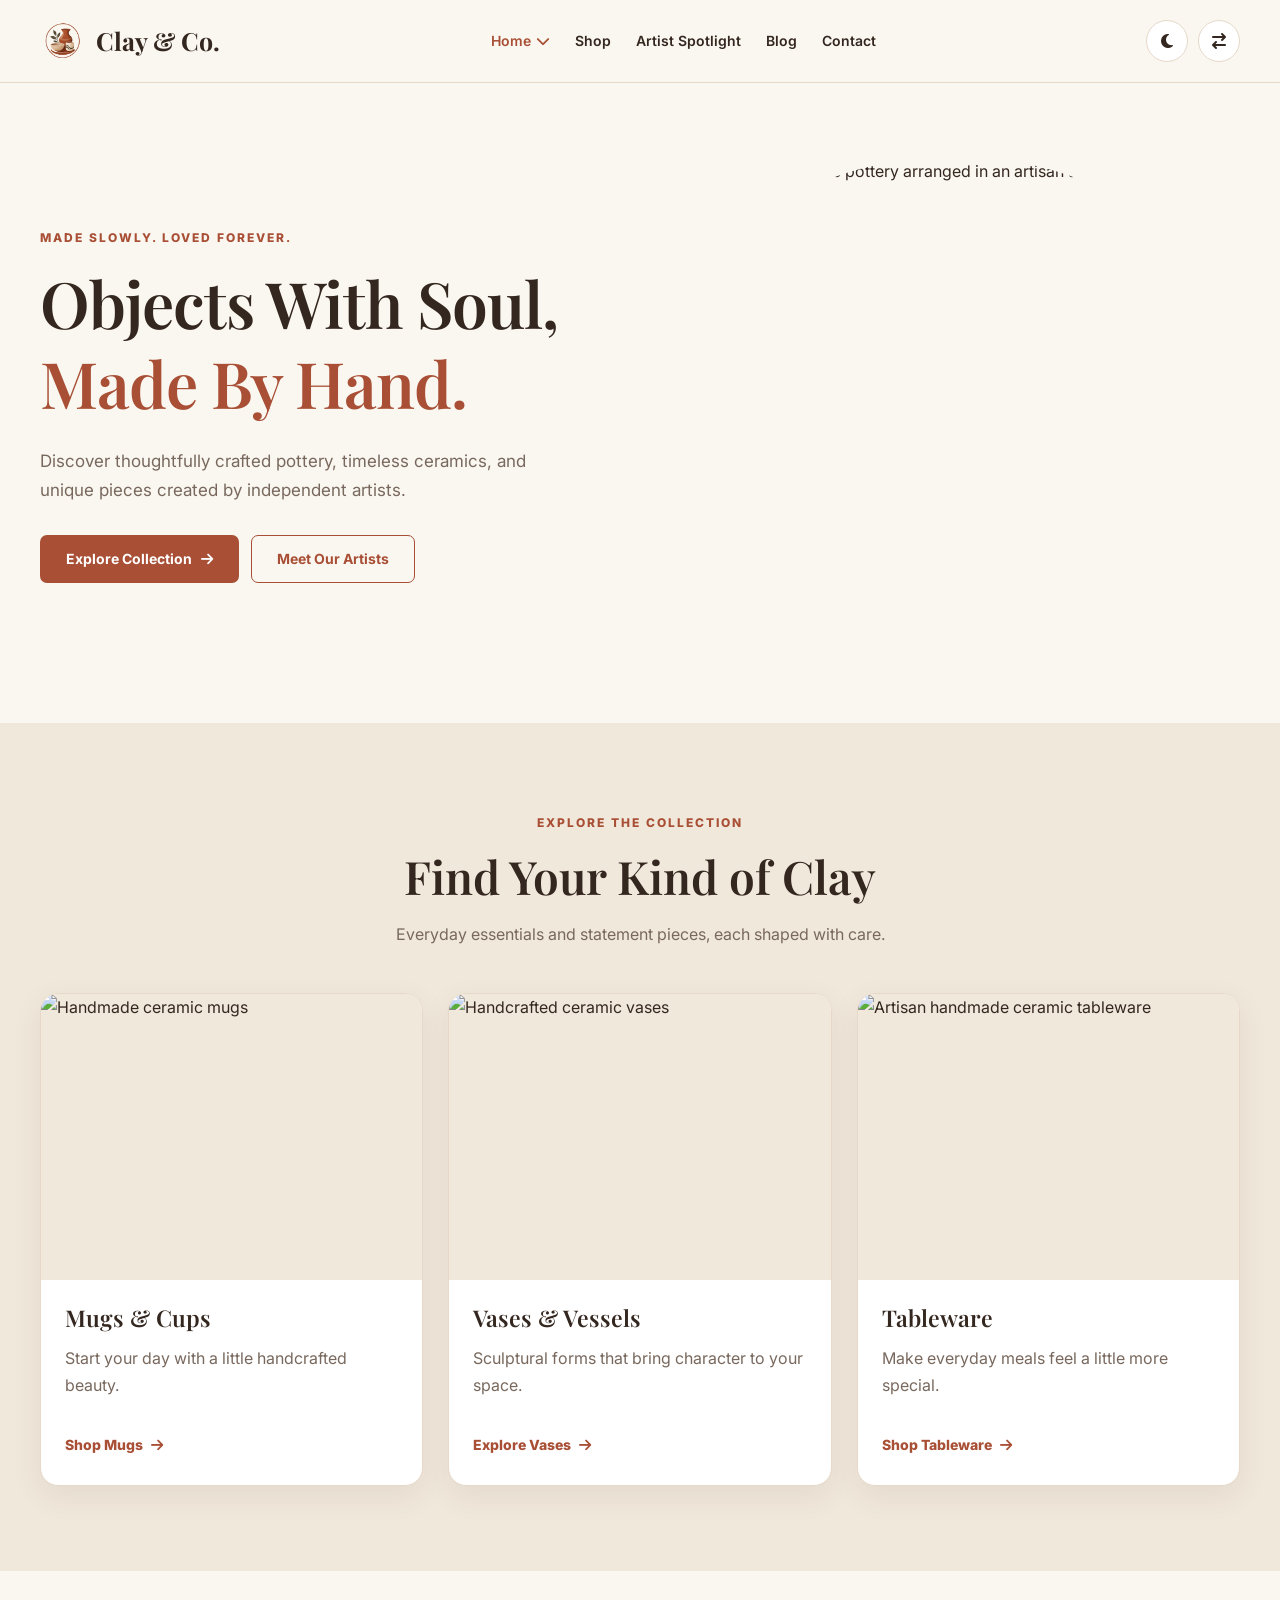
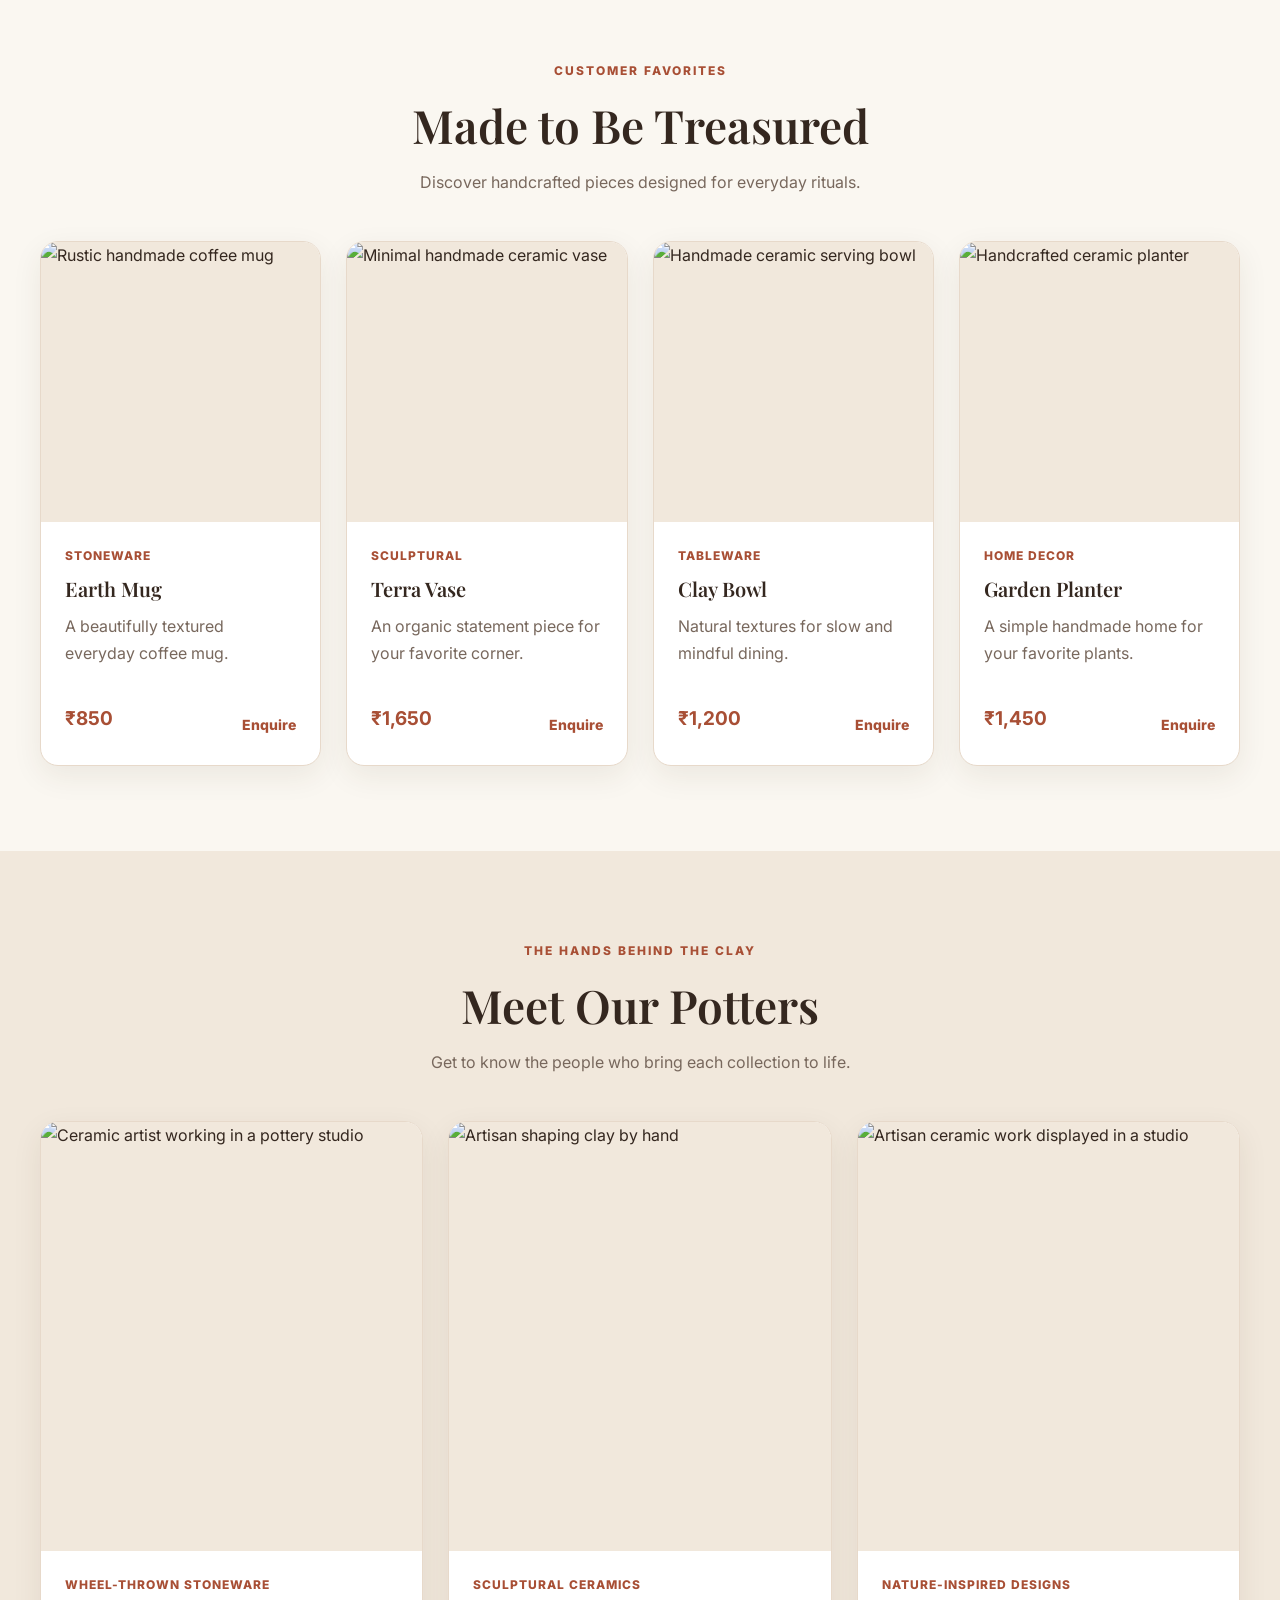
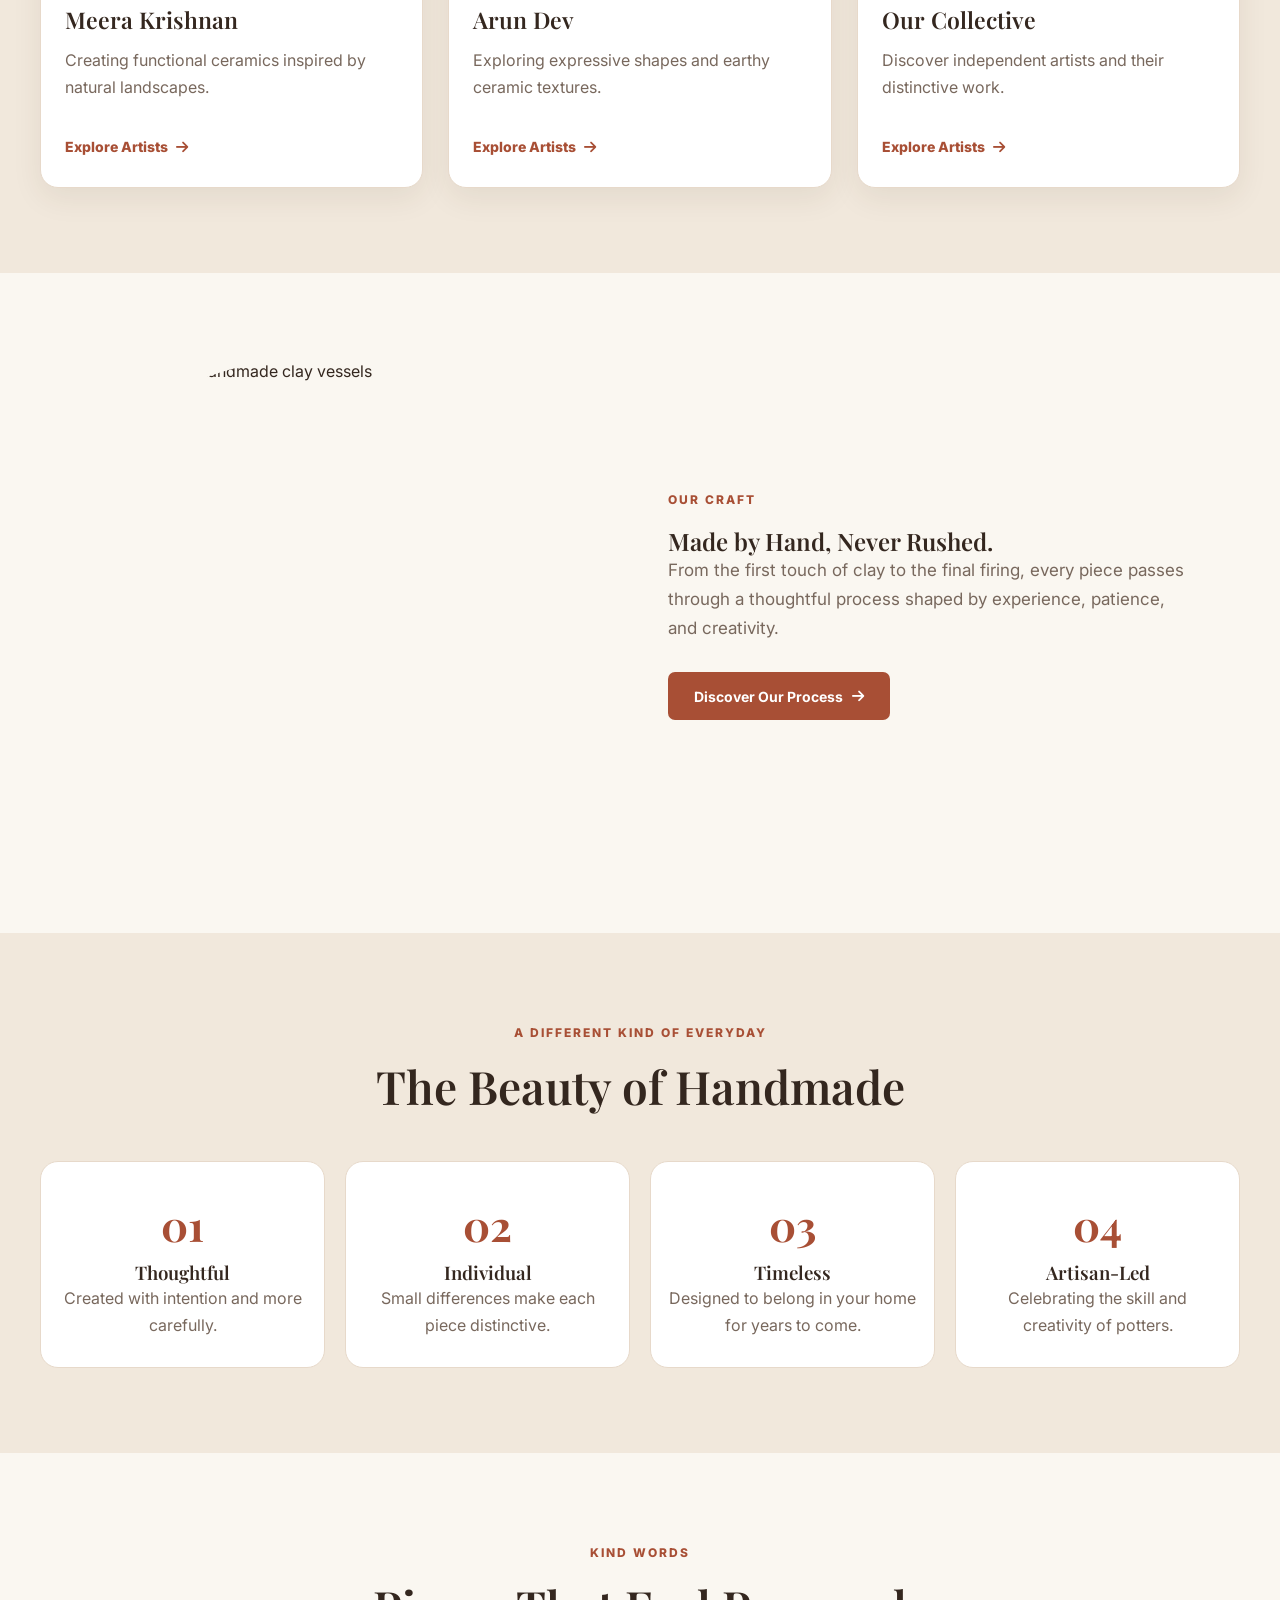
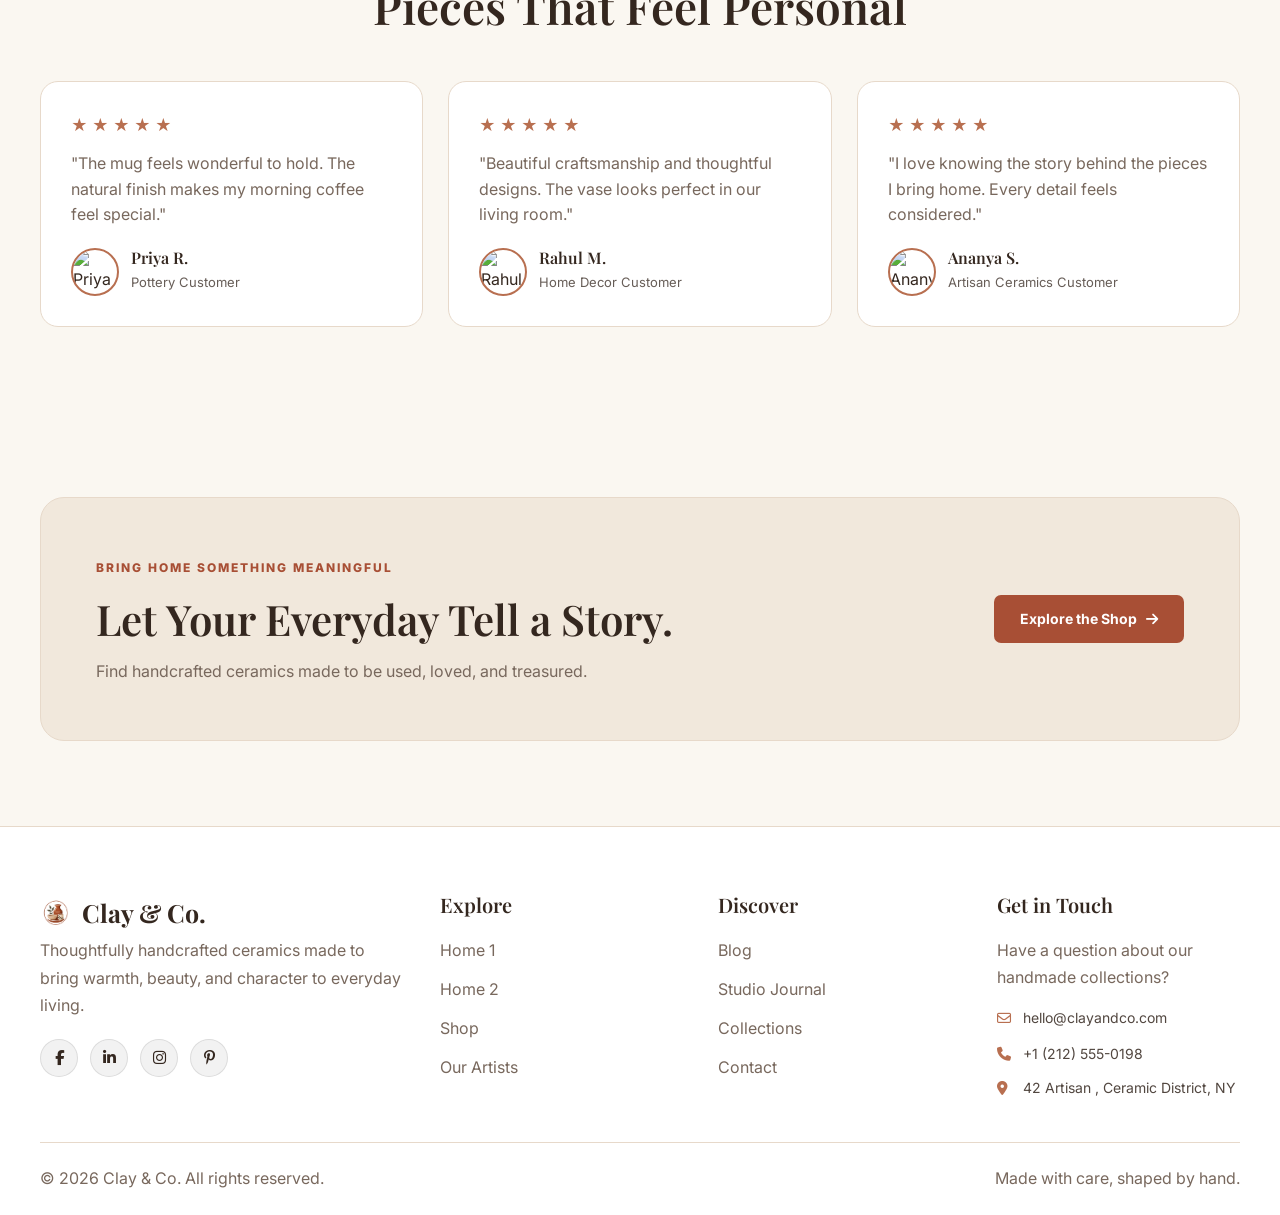
==== index.html @ 41184744 "Update website" ====
<!DOCTYPE html>
<html lang="en" dir="ltr" data-theme="light">

<head>

    <meta charset="UTF-8">

    <meta
        name="viewport"
        content="width=device-width, initial-scale=1.0"
    >

    <title>Clay & Co. | Handmade Pottery</title>

    <!-- Google Fonts -->

    <link
        href="https://fonts.googleapis.com/css2?family=Inter:wght@400;500;600;700;800&family=Playfair+Display:wght@400;500;600;700&display=swap"
        rel="stylesheet"
    >

    <!-- Font Awesome -->

    <link
        rel="stylesheet"
        href="https://cdnjs.cloudflare.com/ajax/libs/font-awesome/6.5.1/css/all.min.css"
    >

    <!-- Common CSS -->

    <link rel="stylesheet" href="common.css">

</head>

<body>

    <!-- ================= NAVBAR ================= -->

    <header class="site-navbar">

        <div class="container-custom navbar-inner">

            <!-- LOGO -->

            <a href="index.html" class="brand">

                <img
                    src="assets/images/logo.png"
                    
                >

                <span>Clay & Co.</span>

            </a>


            <!-- NAVIGATION -->

            <nav
                class="nav-menu"
                id="navMenu"
                aria-label="Main navigation"
            >

                <!-- HOME DROPDOWN -->

                <div class="nav-dropdown">

                    <a
                        href="#"
                        class="nav-link dropdown-toggle-custom"
                        aria-expanded="false"
                    >

                        Home

                        <i class="fa-solid fa-chevron-down"></i>

                    </a>

                    <div class="dropdown-menu-custom">

                        <a href="index.html">
                            Home 1
                        </a>

                        <a href="home2.html">
                            Home 2
                        </a>

                    </div>

                </div>


                <a href="shop.html" class="nav-link">
                    Shop
                </a>

                <a
                    href="artist-spotlight.html"
                    class="nav-link"
                >
                    Artist Spotlight
                </a>

                <a href="blog.html" class="nav-link">
                    Blog
                </a>

                <a href="contact.html" class="nav-link">
                    Contact
                </a>

            </nav>


            <!-- ACTION BUTTONS -->

            <div class="nav-actions">

                <button
                    type="button"
                    class="icon-button"
                    id="themeToggle"
                    aria-label="Switch to dark mode"
                    title="Toggle dark mode"
                >

                    <i class="fa-solid fa-moon"></i>

                </button>


                <button
                    type="button"
                    class="icon-button"
                    id="directionToggle"
                    aria-label="Switch to right-to-left layout"
                    title="Toggle RTL"
                >

                    <i
                        class="fa-solid fa-arrow-right-arrow-left"
                    ></i>

                </button>


                <button
                    type="button"
                    class="icon-button menu-toggle"
                    id="menuToggle"
                    aria-label="Open navigation menu"
                    aria-expanded="false"
                    aria-controls="navMenu"
                >

                    <i class="fa-solid fa-bars"></i>

                </button>

            </div>

        </div>

    </header>
    <!-- ================= SECTION 1: HERO ================= -->

<section class="hero">

    <div class="container-custom hero-grid">

        <div class="hero-content" data-animate>

            <span class="eyebrow">
                Made Slowly. Loved Forever.
            </span>

            <h1>

                Objects With Soul,

                <span>Made By Hand.</span>

            </h1>

            <p>

                Discover thoughtfully crafted pottery,
                timeless ceramics, and unique pieces
                created by independent artists.

            </p>

            <div class="hero-actions">

                <a href="shop.html" class="btn-custom">

                    Explore Collection

                    <i class="fa-solid fa-arrow-right"></i>

                </a>

                <a
                    href="artist-spotlight.html"
                    class="btn-custom btn-outline-custom"
                >

                    Meet Our Artists

                </a>

            </div>

        </div>


        <div class="hero-image" data-animate>

            <img
                src="https://images.pexels.com/photos/33878963/pexels-photo-33878963.jpeg"
                alt="Handcrafted ceramic pottery arranged in an artisan studio"
            >

            
        </div>

    </div>

</section>


<!-- ================= SECTION 2: CATEGORIES ================= -->

<section class="section section-soft">

    <div class="container-custom">

        <div class="section-heading" data-animate>

            <span class="eyebrow">
                Explore the Collection
            </span>

            <h2>
                Find Your Kind of Clay
            </h2>

            <p>
                Everyday essentials and statement pieces,
                each shaped with care.
            </p>

        </div>


        <div class="grid-3">

            <article class="content-card" data-animate>

                <div class="card-image">

                    <img
                        src="https://images.pexels.com/photos/7674544/pexels-photo-7674544.jpeg"
                        alt="Handmade ceramic mugs"
                        loading="lazy"
                    >

                </div>

                <div class="card-body">

                    <h3>Mugs & Cups</h3>

                    <p>
                        Start your day with a little
                        handcrafted beauty.
                    </p>

                    <a href="shop.html" class="card-cta">

                        Shop Mugs

                        <i class="fa-solid fa-arrow-right"></i>

                    </a>

                </div>

            </article>


            <article class="content-card" data-animate>

                <div class="card-image">

                    <img
                        src="https://images.pexels.com/photos/31493659/pexels-photo-31493659.jpeg"
                        alt="Handcrafted ceramic vases"
                        loading="lazy"
                    >

                </div>

                <div class="card-body">

                    <h3>Vases & Vessels</h3>

                    <p>
                        Sculptural forms that bring
                        character to your space.
                    </p>

                    <a href="shop.html" class="card-cta">

                        Explore Vases

                        <i class="fa-solid fa-arrow-right"></i>

                    </a>

                </div>

            </article>


            <article class="content-card" data-animate>

                <div class="card-image">

                    <img
                        src="https://images.pexels.com/photos/31203666/pexels-photo-31203666.jpeg"
                        alt="Artisan handmade ceramic tableware"
                        loading="lazy"
                    >

                </div>

                <div class="card-body">

                    <h3>Tableware</h3>

                    <p>
                        Make everyday meals feel
                        a little more special.
                    </p>

                    <a href="shop.html" class="card-cta">

                        Shop Tableware

                        <i class="fa-solid fa-arrow-right"></i>

                    </a>

                </div>

            </article>

        </div>

    </div>

</section>


<!-- ================= SECTION 3: BESTSELLERS ================= -->

<section class="section">

    <div class="container-custom">

        <div class="section-heading" data-animate>

            <span class="eyebrow">
                Customer Favorites
            </span>

            <h2>
                Made to Be Treasured
            </h2>

            <p>
                Discover handcrafted pieces designed
                for everyday rituals.
            </p>

        </div>


        <div class="grid-4">

            <article class="content-card product-card"
                     data-animate>

                <div class="card-image">

                    <img
                        src="https://images.pexels.com/photos/38276153/pexels-photo-38276153.jpeg"
                        alt="Rustic handmade coffee mug"
                        loading="lazy"
                    >

                </div>

                <div class="card-body">

                    <span class="card-meta">
                        Stoneware
                    </span>

                    <h3>Earth Mug</h3>

                    <p>
                        A beautifully textured
                        everyday coffee mug.
                    </p>

                    <div class="product-price">

                        <strong>₹850</strong>

                        <a
                            href="contact.html"
                            class="card-cta"
                        >
                            Enquire
                        </a>

                    </div>

                </div>

            </article>


            <article class="content-card product-card"
                     data-animate>

                <div class="card-image">

                    <img
                        src="https://images.pexels.com/photos/28157147/pexels-photo-28157147.jpeg"
                        alt="Minimal handmade ceramic vase"
                        loading="lazy"
                    >

                </div>

                <div class="card-body">

                    <span class="card-meta">
                        Sculptural
                    </span>

                    <h3>Terra Vase</h3>

                    <p>
                        An organic statement piece
                        for your favorite corner.
                    </p>

                    <div class="product-price">

                        <strong>₹1,650</strong>

                        <a
                            href="contact.html"
                            class="card-cta"
                        >
                            Enquire
                        </a>

                    </div>

                </div>

            </article>


            <article class="content-card product-card"
                     data-animate>

                <div class="card-image">

                    <img
                        src="https://images.pexels.com/photos/17888788/pexels-photo-17888788.jpeg"
                        alt="Handmade ceramic serving bowl"
                        loading="lazy"
                    >

                </div>

                <div class="card-body">

                    <span class="card-meta">
                        Tableware
                    </span>

                    <h3>Clay Bowl</h3>

                    <p>
                        Natural textures for
                        slow and mindful dining.
                    </p>

                    <div class="product-price">

                        <strong>₹1,200</strong>

                        <a
                            href="contact.html"
                            class="card-cta"
                        >
                            Enquire
                        </a>

                    </div>

                </div>

            </article>


            <article class="content-card product-card"
                     data-animate>

                <div class="card-image">

                    <img
                        src="https://images.pexels.com/photos/33866725/pexels-photo-33866725.jpeg"
                        alt="Handcrafted ceramic planter"
                        loading="lazy"
                    >

                </div>

                <div class="card-body">

                    <span class="card-meta">
                        Home Decor
                    </span>

                    <h3>Garden Planter</h3>

                    <p>
                        A simple handmade home
                        for your favorite plants.
                    </p>

                    <div class="product-price">

                        <strong>₹1,450</strong>

                        <a
                            href="contact.html"
                            class="card-cta"
                        >
                            Enquire
                        </a>

                    </div>

                </div>

            </article>

        </div>

    </div>

</section>


<!-- ================= SECTION 4: POTTERS ================= -->

<section class="section section-soft">

    <div class="container-custom">

        <div class="section-heading" data-animate>

            <span class="eyebrow">
                The Hands Behind the Clay
            </span>

            <h2>
                Meet Our Potters
            </h2>

            <p>
                Get to know the people who bring
                each collection to life.
            </p>

        </div>


        <div class="grid-3">

            <article class="content-card" data-animate>

                <div class="card-image artist-image">

                    <img
                        src="https://images.pexels.com/photos/20515539/pexels-photo-20515539.jpeg"
                        alt="Ceramic artist working in a pottery studio"
                        loading="lazy"
                    >

                </div>

                <div class="card-body">

                    <span class="card-meta">
                        Wheel-Thrown Stoneware
                    </span>

                    <h3>Meera Krishnan</h3>

                    <p>
                        Creating functional ceramics
                        inspired by natural landscapes.
                    </p>
  <a
                        href="artist-spotlight.html"
                        class="card-cta"
                    >

                        Explore Artists

                        <i class="fa-solid fa-arrow-right"></i>

                    </a>
                   

                </div>

            </article>


            <article class="content-card" data-animate>

                <div class="card-image artist-image">

                    <img
                        src="https://images.pexels.com/photos/4706129/pexels-photo-4706129.jpeg"
                        alt="Artisan shaping clay by hand"
                        loading="lazy"
                    >

                </div>

                <div class="card-body">

                    <span class="card-meta">
                        Sculptural Ceramics
                    </span>

                    <h3>Arun Dev</h3>

                    <p>
                        Exploring expressive shapes
                        and earthy ceramic textures.
                    </p>

                     <a
                        href="artist-spotlight.html"
                        class="card-cta"
                    >

                        Explore Artists

                        <i class="fa-solid fa-arrow-right"></i>

                    </a>

                </div>

            </article>


            <article class="content-card" data-animate>

                <div class="card-image artist-image">

                    <img
                        src="https://images.pexels.com/photos/6611183/pexels-photo-6611183.jpeg"
                        alt="Artisan ceramic work displayed in a studio"
                        loading="lazy"
                    >

                </div>

                <div class="card-body">

                    <span class="card-meta">
                        Nature-Inspired Designs
                    </span>

                    <h3>Our Collective</h3>

                    <p>
                        Discover independent artists
                        and their distinctive work.
                    </p>

                    <a
                        href="artist-spotlight.html"
                        class="card-cta"
                    >

                        Explore Artists

                        <i class="fa-solid fa-arrow-right"></i>

                    </a>

                </div>

            </article>

        </div>

    </div>

</section>


<!-- ================= SECTION 5: CRAFTSMANSHIP ================= -->

<section class="section">

    <div class="container-custom hero-grid">

        <div class="hero-image" data-animate>

            <img
                src="https://images.pexels.com/photos/7276953/pexels-photo-7276953.jpeg"
                alt="Pottery studio with handmade clay vessels"
                loading="lazy"
            >

        </div>


        <div class="hero-content" data-animate>

            <span class="eyebrow">
                Our Craft
            </span>

            <h2>
                Made by Hand,
                <span>Never Rushed.</span>
            </h2>

            <p>
                From the first touch of clay to the final
                firing, every piece passes through a
                thoughtful process shaped by experience,
                patience, and creativity.
            </p>

            <a
                href="artist-spotlight.html"
                class="btn-custom"
            >

                Discover Our Process

                <i class="fa-solid fa-arrow-right"></i>

            </a>

        </div>

    </div>

</section>


<!-- ================= SECTION 6: WHY HANDMADE ================= -->

<section class="section section-soft">

    <div class="container-custom">

        <div class="section-heading" data-animate>

            <span class="eyebrow">
                A Different Kind of Everyday
            </span>

            <h2>
                The Beauty of Handmade
            </h2>

        </div>


        <div class="stats-grid">

            <div class="stat-card" data-animate>

                <strong>01</strong>

                <h3>Thoughtful</h3>

                <p>
                    Created with intention and more carefully.
                </p>

            </div>


            <div class="stat-card" data-animate>

                <strong>02</strong>

                <h3>Individual</h3>

                <p>
                    Small differences make each
                    piece distinctive.
                </p>

            </div>


            <div class="stat-card" data-animate>

                <strong>03</strong>

                <h3>Timeless</h3>

                <p>
                    Designed to belong in your home
                    for years to come.
                </p>

            </div>


            <div class="stat-card" data-animate>

                <strong>04</strong>

                <h3>Artisan-Led</h3>

                <p>
                    Celebrating the skill and
                    creativity of potters.
                </p>

            </div>

        </div>

    </div>

</section>


<!-- ================= SECTION 7: TESTIMONIALS ================= -->

<section class="section">
    <div class="container-custom">

        <div class="section-heading" data-animate>
            <span class="eyebrow">
                Kind Words
            </span>
            <h2>
                Pieces That Feel Personal
            </h2>
        </div>

        <div class="grid-3">

            <!-- Testimonial 1 -->
            <article class="quote-card" data-animate>
                <div class="quote-stars" style="color: #b86f50; font-size: 16px; margin-bottom: 12px;">
                    ★★★★★
                </div>

                <p style="line-height: 1.6; margin-bottom: 20px;">
                    "The mug feels wonderful to hold.
                    The natural finish makes my morning
                    coffee feel special."
                </p>

                <!-- Customer Info with Photo -->
                <div class="quote-author" style="display: flex; align-items: center; gap: 12px; margin-top: auto;">
                    <img 
                        src="https://images.unsplash.com/photo-1544005313-94ddf0286df2?auto=format&fit=crop&w=150&q=80" 
                        alt="Priya R." 
                        class="quote-avatar"
                        style="width: 48px; height: 48px; border-radius: 50%; object-fit: cover; border: 2px solid #b86f50; flex-shrink: 0;"
                    >
                    <div class="quote-author-details">
                        <h3 style="margin: 0; font-size: 16px; font-weight: 600;">Priya R.</h3>
                        <small style="opacity: 0.75; font-size: 13px;">Pottery Customer</small>
                    </div>
                </div>
            </article>

            <!-- Testimonial 2 -->
            <article class="quote-card" data-animate>
                <div class="quote-stars" style="color: #b86f50; font-size: 16px; margin-bottom: 12px;">
                    ★★★★★
                </div>

                <p style="line-height: 1.6; margin-bottom: 20px;">
                    "Beautiful craftsmanship and
                    thoughtful designs. The vase looks
                    perfect in our living room."
                </p>

                <!-- Customer Info with Photo -->
                <div class="quote-author" style="display: flex; align-items: center; gap: 12px; margin-top: auto;">
                    <img 
                        src="https://images.unsplash.com/photo-1507003211169-0a1dd7228f2d?auto=format&fit=crop&w=150&q=80" 
                        alt="Rahul M." 
                        class="quote-avatar"
                        style="width: 48px; height: 48px; border-radius: 50%; object-fit: cover; border: 2px solid #b86f50; flex-shrink: 0;"
                    >
                    <div class="quote-author-details">
                        <h3 style="margin: 0; font-size: 16px; font-weight: 600;">Rahul M.</h3>
                        <small style="opacity: 0.75; font-size: 13px;">Home Decor Customer</small>
                    </div>
                </div>
            </article>

            <!-- Testimonial 3 -->
            <article class="quote-card" data-animate>
                <div class="quote-stars" style="color: #b86f50; font-size: 16px; margin-bottom: 12px;">
                    ★★★★★
                </div>

                <p style="line-height: 1.6; margin-bottom: 20px;">
                    "I love knowing the story behind
                    the pieces I bring home. Every
                    detail feels considered."
                </p>

                <!-- Customer Info with Photo -->
                <div class="quote-author" style="display: flex; align-items: center; gap: 12px; margin-top: auto;">
                    <img 
                        src="https://images.unsplash.com/photo-1534528741775-53994a69daeb?auto=format&fit=crop&w=150&q=80" 
                        alt="Ananya S." 
                        class="quote-avatar"
                        style="width: 48px; height: 48px; border-radius: 50%; object-fit: cover; border: 2px solid #b86f50; flex-shrink: 0;"
                    >
                    <div class="quote-author-details">
                        <h3 style="margin: 0; font-size: 16px; font-weight: 600;">Ananya S.</h3>
                        <small style="opacity: 0.75; font-size: 13px;">Artisan Ceramics Customer</small>
                    </div>
                </div>
            </article>

        </div>
    </div>
</section>


<!-- ================= SECTION 8: FINAL CTA ================= -->

<section class="section">

    <div class="container-custom">

        <div class="cta-banner" data-animate>

            <div class="cta-banner-content">

                <span class="eyebrow">
                    Bring Home Something Meaningful
                </span>

                <h2>
                    Let Your Everyday Tell a Story.
                </h2>

                <p>
                    Find handcrafted ceramics made
                    to be used, loved, and treasured.
                </p>

            </div>


            <a href="shop.html" class="btn-custom">

                Explore the Shop

                <i class="fa-solid fa-arrow-right"></i>

            </a>

        </div>

    </div>

</section>
    <!-- ================= FOOTER ================= -->

   <footer class="site-footer">
    <div class="container-custom">
        <div class="footer-grid">

            <!-- Column 1: Brand & Socials -->
            <div class="footer-column">
    <!-- Brand Logo + Text -->
    <a href="index.html" class="brand" style="display: inline-flex; align-items: center; gap: 10px; text-decoration: none; color: inherit;">
        <img src="assets/images/logo.png" alt="Clay & Co. Logo" style="height: 32px; width: auto; object-fit: contain; display: block;">
        <span>Clay & Co.</span>
    </a>

    <p class="mt-3">
        Thoughtfully handcrafted ceramics
        made to bring warmth, beauty, and
        character to everyday living.
    </p>

    <!-- Social Icons -->
    <div class="footer-social-links">
        <a href="https://www.facebook.com" target="_blank" rel="noopener noreferrer" aria-label="Facebook">
            <i class="fa-brands fa-facebook-f"></i>
        </a>
        <a href="https://www.linkedin.com" target="_blank" rel="noopener noreferrer" aria-label="LinkedIn">
            <i class="fa-brands fa-linkedin-in"></i>
        </a>
        <a href="https://www.instagram.com" target="_blank" rel="noopener noreferrer" aria-label="Instagram">
            <i class="fa-brands fa-instagram"></i>
        </a>
        <a href="https://www.pinterest.com" target="_blank" rel="noopener noreferrer" aria-label="Pinterest">
            <i class="fa-brands fa-pinterest-p"></i>
        </a>
    </div>
</div>

            <!-- Column 2: Explore -->
            <div class="footer-column">
                <h3>Explore</h3>
                <ul class="footer-links">
                    <li>
                        <a href="index.html">Home 1</a>
                    </li>
                    <li>
                        <a href="home2.html">Home 2</a>
                    </li>
                    <li>
                        <a href="shop.html">Shop</a>
                    </li>
                    <li>
                        <a href="artist-spotlight.html">Our Artists</a>
                    </li>
                </ul>
            </div>

            <!-- Column 3: Discover (with Blog added) -->
            <div class="footer-column">
                <h3>Discover</h3>
                <ul class="footer-links">
                    <li>
                        <a href="blog.html">Blog</a>
                    </li>
                    <li>
                        <a href="blog.html">Studio Journal</a>
                    </li>
                    <li>
                        <a href="shop.html">Collections</a>
                    </li>
                    <li>
                        <a href="contact.html">Contact</a>
                    </li>
                </ul>
            </div>

            <!-- Column 4: Contact -->
            <div class="footer-column">
    <h3>Get in Touch</h3>
    <p>
        Have a question about our handmade
        collections?
    </p>

    <!-- Direct Contact Details (No Button) -->
    <ul class="footer-contact-info" style="list-style: none; padding: 0; margin: 15px 0 0; display: flex; flex-direction: column; gap: 12px;">
        <li style="display: flex; align-items: center; gap: 10px;">
            <i class="fa-regular fa-envelope" style="color: #b86f50; font-size: 14px; width: 16px;"></i>
            <a href="mailto:hello@clayandco.com" style="color: inherit; text-decoration: none; font-size: 14px; opacity: 0.85;">
                hello@clayandco.com
            </a>
        </li>
        <li style="display: flex; align-items: center; gap: 10px;">
            <i class="fa-solid fa-phone" style="color: #b86f50; font-size: 14px; width: 16px;"></i>
            <a href="tel:+12125550198" style="color: inherit; text-decoration: none; font-size: 14px; opacity: 0.85;">
                +1 (212) 555-0198
            </a>
        </li>
        <li style="display: flex; align-items: flex-start; gap: 10px;">
            <i class="fa-solid fa-location-dot" style="color: #b86f50; font-size: 14px; width: 16px; margin-top: 3px;"></i>
            <span style="font-size: 14px; opacity: 0.85; line-height: 1.4;">
                42 Artisan , Ceramic District, NY
            </span>
        </li>
    </ul>
</div>

        </div>

        <div class="footer-bottom">
            <p>
                &copy; <span data-current-year></span> Clay & Co. All rights reserved.
            </p>
            <p>
                Made with care, shaped by hand.
            </p>
        </div>
    </div>
</footer>

    <!-- COMMON JAVASCRIPT -->

    <script src="common.js"></script>

</body>

</html>
---- common.css ----
/* =====================================================
   POTTERY GALLERY - COMMON CSS
   Responsive | Dark Mode | RTL | LTR
===================================================== */

/* ================= ROOT ================= */

:root {
    --primary: #a84f35;
    --primary-hover: #873d29;

    --secondary: #d9b89a;

    --background: #faf7f1;
    --surface: #ffffff;
    --surface-soft: #f1e8dc;

    --text: #34271f;
    --text-muted: #78685d;

    --border: #e7d9ca;

    --navbar-bg: #faf7f1;

    --shadow:
        0 10px 30px rgba(70, 45, 25, 0.08);

    --radius: 18px;

    --transition: 0.3s ease;

    --container-width: 1200px;
}

/* ================= DARK MODE ================= */

html[data-theme="dark"] {

    --background: #171513;
    --surface: #24201d;
    --surface-soft: #302823;

    --text: #f6eee6;
    --text-muted: #c1afa0;

    --border: #493a31;

    --navbar-bg: #1c1917;

    --primary: #d78261;
    --primary-hover: #e59a7b;

    --secondary: #8d715b;

    --shadow:
        0 10px 30px rgba(0, 0, 0, 0.2);
}

/* ================= RESET ================= */

* {
    box-sizing: border-box;
    margin: 0;
    padding: 0;
}

html {
    scroll-behavior: smooth;
    scroll-padding-top: 90px;
}

body {
    font-family: "Inter", sans-serif;

    background: var(--background);

    color: var(--text);

    font-size: 16px;

    line-height: 1.7;

    overflow-x: hidden;

    transition:
        background var(--transition),
        color var(--transition);
}

img {
    display: block;

    max-width: 100%;

    height: auto;
}

a {
    color: inherit;

    text-decoration: none;
}

button,
input,
textarea,
select {
    font: inherit;
}

button,
a {
    -webkit-tap-highlight-color: transparent;
}

button {
    cursor: pointer;
}

ul {
    list-style: none;
}

h1,
h2,
h3,
h4,
h5,
h6 {
    font-family: "Playfair Display", serif;

    line-height: 1.25;

    font-weight: 600;
}

p {
    color: var(--text-muted);
}

::selection {
    background: var(--primary);
    color: #ffffff;
}

/* ================= CONTAINER ================= */

.container-custom {
    width: min(
        calc(100% - 40px),
        var(--container-width)
    );

    margin-inline: auto;
}

.section {
    padding-block: 85px;
}

.section-soft {
    background: var(--surface-soft);
}

.section-heading {
    max-width: 700px;

    margin: 0 auto 45px;

    text-align: center;
}

.section-heading h2 {
    font-size: clamp(30px, 4vw, 46px);

    margin-bottom: 15px;
}

.section-heading p {
    max-width: 620px;

    margin-inline: auto;
}

.eyebrow {
    display: inline-block;

    color: var(--primary);

    font-size: 12px;

    font-weight: 800;

    letter-spacing: 2px;

    text-transform: uppercase;

    margin-bottom: 15px;
}

/* ================= NAVBAR ================= */

.site-navbar {
    position: sticky;

    top: 0;

    z-index: 1000;

    background: var(--navbar-bg);

    border-bottom: 1px solid var(--border);

    transition: background var(--transition);
}

.navbar-inner {
    min-height: 82px;

    display: flex;

    align-items: center;

    justify-content: space-between;

    gap: 24px;
}

.brand {
    display: inline-flex;

    align-items: center;

    gap: 10px;

    flex-shrink: 0;

    font-family: "Playfair Display", serif;

    font-size: 25px;

    font-weight: 700;

    color: var(--text);
}

.brand img {
    width: 46px;

    height: 46px;

    object-fit: contain;
}

.nav-menu {
    display: flex;

    align-items: center;

    justify-content: center;

    gap: 25px;
}

.nav-link {
    display: inline-flex;

    align-items: center;

    gap: 5px;

    padding-block: 10px;

    color: var(--text);

    font-size: 14px;

    font-weight: 600;

    transition: color var(--transition);
}

.nav-link:hover,
.nav-link.active {
    color: var(--primary);
}

/* ================= DROPDOWN ================= */

.nav-dropdown {
    position: relative;
}

.dropdown-menu-custom {
    position: absolute;

    top: calc(100% + 12px);

    inset-inline-start: 0;

    min-width: 180px;

    padding: 10px;

    background: var(--surface);

    border: 1px solid var(--border);

    border-radius: 12px;

    box-shadow: var(--shadow);

    opacity: 0;

    visibility: hidden;

    transform: translateY(8px);

    transition: var(--transition);

    z-index: 1001;
}

.nav-dropdown:hover .dropdown-menu-custom,
.nav-dropdown:focus-within .dropdown-menu-custom,
.nav-dropdown.open .dropdown-menu-custom {
    opacity: 1;

    visibility: visible;

    transform: translateY(0);
}

.dropdown-menu-custom a {
    display: block;

    padding: 11px 14px;

    border-radius: 8px;

    color: var(--text);

    font-size: 14px;
}

.dropdown-menu-custom a:hover,
.dropdown-menu-custom a.active {
    background: var(--surface-soft);

    color: var(--primary);
}

/* ================= NAV ACTIONS ================= */

.nav-actions {
    display: flex;

    align-items: center;

    gap: 10px;
}

.icon-button {
    display: inline-flex;

    justify-content: center;

    align-items: center;

    width: 42px;

    height: 42px;

    border: 1px solid var(--border);

    border-radius: 50%;

    background: var(--surface);

    color: var(--text);

    transition: var(--transition);
}

.icon-button:hover {
    background: var(--primary);

    color: #ffffff;

    border-color: var(--primary);
}

.menu-toggle {
    display: none;
}

/* ================= BUTTONS ================= */

.btn-custom {
    display: inline-flex;

    align-items: center;

    justify-content: center;

    gap: 9px;

    min-height: 48px;

    padding: 12px 25px;

    border: 1px solid transparent;

    border-radius: 7px;

    background: var(--primary);

    color: #ffffff;

    text-align: center;

    font-size: 14px;

    font-weight: 700;

    line-height: 1.4;

    transition:
        background var(--transition),
        transform var(--transition),
        border-color var(--transition);
}

.btn-custom:hover {
    background: var(--primary-hover);

    color: #ffffff;

    transform: translateY(-2px);
}

.btn-outline-custom {
    background: transparent;

    border-color: var(--primary);

    color: var(--primary);
}

.btn-outline-custom:hover {
    background: var(--primary);

    color: #ffffff;
}

.btn-light-custom {
    background: var(--surface);

    border-color: var(--border);

    color: var(--text);
}

/* ================= HERO ================= */

.hero {
    padding-block: 75px;

    overflow: hidden;
}

.hero-grid {
    display: grid;

    grid-template-columns:
        minmax(0, 1fr)
        minmax(0, 1fr);

    align-items: center;

    gap: 55px;
}

.hero-content h1 {
    font-size: clamp(38px, 5vw, 66px);

    margin-bottom: 24px;

    letter-spacing: -1px;
}

.hero-content h1 span {
    color: var(--primary);
}

.hero-content > p {
    max-width: 520px;

    margin-bottom: 30px;

    font-size: 17px;
}

.hero-actions {
    display: flex;

    flex-wrap: wrap;

    gap: 12px;
}

.hero-image {
    position: relative;

    min-width: 0;
}

.hero-image img {
    width: 100%;

    height: 490px;

    object-fit: cover;

    border-radius: 48% 48% 15px 15px;
}

.hero-badge {
    position: absolute;

    bottom: 25px;

    inset-inline-start: -20px;

    max-width: 190px;

    padding: 18px;

    background: var(--surface);

    border: 1px solid var(--border);

    border-radius: 12px;

    box-shadow: var(--shadow);
}

.hero-badge strong {
    display: block;

    color: var(--primary);

    font-family: "Playfair Display", serif;

    font-size: 22px;
}

/* ================= GRID SYSTEM ================= */

.grid-2,
.grid-3,
.grid-4 {
    display: grid;

    gap: 25px;
}

.grid-2 {
    grid-template-columns: repeat(2, minmax(0, 1fr));
}

.grid-3 {
    grid-template-columns: repeat(3, minmax(0, 1fr));
}

.grid-4 {
    grid-template-columns: repeat(4, minmax(0, 1fr));
}

/* ================= CARDS ================= */

.content-card {
    display: flex;

    flex-direction: column;

    min-width: 0;

    height: 100%;

    overflow: hidden;

    background: var(--surface);

    border: 1px solid var(--border);

    border-radius: var(--radius);

    box-shadow: var(--shadow);

    transition:
        transform var(--transition),
        box-shadow var(--transition);
}

.content-card:hover {
    transform: translateY(-6px);

    box-shadow:
        0 18px 38px rgba(70, 45, 25, 0.13);
}

.card-image {
    width: 100%;

    aspect-ratio: 4 / 3;

    overflow: hidden;

    background: var(--surface-soft);
}

.card-image img {
    width: 100%;

    height: 100%;

    object-fit: cover;

    transition: transform 0.6s ease;
}

.content-card:hover .card-image img {
    transform: scale(1.05);
}

.card-body {
    display: flex;

    flex-direction: column;

    flex: 1;

    padding: 24px;
}

.card-body h3 {
    font-size: 23px;

    margin-bottom: 12px;
}

.card-body p {
    margin-bottom: 18px;
}

.card-meta {
    color: var(--primary);

    font-size: 12px;

    font-weight: 800;

    text-transform: uppercase;

    letter-spacing: 1px;

    margin-bottom: 10px;
}

/* All card CTAs align at the bottom */

.card-cta {
    display: flex;

    align-items: center;

    gap: 8px;

    width: fit-content;

    max-width: 100%;

    min-height: 44px;

    margin-top: auto;

    padding-top: 12px;

    color: var(--primary);

    font-size: 14px;

    font-weight: 800;
}

.card-cta:hover {
    color: var(--primary-hover);
}

/* ================= PRODUCT CARDS ================= */

.product-card .card-image {
    aspect-ratio: 1 / 1;
}

.product-card .card-body h3 {
    font-size: 20px;
}

.product-price {
    display: flex;

    justify-content: space-between;

    align-items: center;

    gap: 10px;

    margin-top: auto;

    padding-top: 12px;
}

.product-price strong {
    color: var(--primary);

    font-size: 19px;
}

/* ================= ARTIST ================= */

.artist-image {
    aspect-ratio: 4 / 4.5;
}

.artist-image img {
    object-position: center;
}

/* ================= STATS ================= */

.stats-grid {
    display: grid;

    grid-template-columns: repeat(4, minmax(0, 1fr));

    gap: 20px;
}

.stat-card {
    padding: 28px 18px;

    text-align: center;

    background: var(--surface);

    border: 1px solid var(--border);

    border-radius: var(--radius);
}

.stat-card strong {
    display: block;

    color: var(--primary);

    font-family: "Playfair Display", serif;

    font-size: clamp(28px, 4vw, 42px);
}

/* ================= TESTIMONIAL ================= */

.quote-card {
    padding: 30px;

    background: var(--surface);

    border: 1px solid var(--border);

    border-radius: var(--radius);
}

.quote-stars {
    color: var(--primary);

    letter-spacing: 4px;

    margin-bottom: 15px;
}

/* ================= CTA BANNER ================= */

.cta-banner {
    display: flex;

    align-items: center;

    justify-content: space-between;

    gap: 30px;

    padding: 55px;

    background: var(--surface-soft);

    border: 1px solid var(--border);

    border-radius: 24px;
}

.cta-banner h2 {
    font-size: clamp(28px, 4vw, 42px);

    margin-bottom: 12px;
}

.cta-banner-content {
    max-width: 650px;
}

/* ================= PAGE HEADER ================= */

.page-header {
    padding-block: 85px;

    background: var(--surface-soft);

    text-align: center;
}

.page-header h1 {
    font-size: clamp(36px, 5vw, 56px);

    margin-bottom: 15px;
}

.breadcrumb-custom {
    display: flex;

    justify-content: center;

    align-items: center;

    flex-wrap: wrap;

    gap: 10px;

    color: var(--text-muted);

    font-size: 14px;
}

.breadcrumb-custom a {
    color: var(--primary);
}

/* ================= FORMS ================= */

.form-group {
    margin-bottom: 22px;
}

.form-label {
    display: block;

    margin-bottom: 8px;

    font-weight: 700;

    font-size: 14px;
}

.form-control-custom,
.form-select-custom {
    width: 100%;

    min-height: 50px;

    padding: 13px 15px;

    background: var(--surface);

    color: var(--text);

    border: 1px solid var(--border);

    border-radius: 8px;

    outline: none;

    transition: border-color var(--transition);
}

textarea.form-control-custom {
    min-height: 150px;

    resize: vertical;
}

.form-control-custom:focus,
.form-select-custom:focus {
    border-color: var(--primary);

    box-shadow: 0 0 0 3px
        rgba(168, 79, 53, 0.12);
}

.form-control-custom::placeholder {
    color: var(--text-muted);

    opacity: 0.8;
}

/* ================= BLOG ================= */

.blog-card .card-image {
    aspect-ratio: 16 / 10;
}

.blog-details-content {
    max-width: 850px;

    margin-inline: auto;
}

.blog-details-content img {
    width: 100%;

    max-height: 520px;

    object-fit: cover;

    border-radius: var(--radius);

    margin-block: 30px;
}

.blog-details-content h2 {
    margin-block: 30px 15px;

    font-size: 30px;
}

.blog-details-content p {
    margin-bottom: 20px;
}

/* ================= FAQ ================= */

.faq-item {
    padding: 20px;

    background: var(--surface);

    border: 1px solid var(--border);

    border-radius: 12px;

    margin-bottom: 15px;
}

.faq-item summary {
    cursor: pointer;

    font-weight: 700;
}

.faq-item p {
    padding-top: 15px;
}

/* ================= FOOTER ================= */

.site-footer {
    padding-top: 65px;

    background: var(--surface);

    border-top: 1px solid var(--border);
}

.footer-grid {
    display: grid;

    grid-template-columns: 1.5fr 1fr 1fr 1fr;

    gap: 35px;

    padding-bottom: 45px;
}

.footer-column h3 {
    font-size: 20px;

    margin-bottom: 20px;
}

.footer-column p {
    margin-bottom: 15px;
}

.footer-links li {
    margin-bottom: 12px;
}

.footer-links a {
    color: var(--text-muted);

    transition: color var(--transition);
}

.footer-links a:hover {
    color: var(--primary);
}

.footer-bottom {
    display: flex;

    justify-content: space-between;

    align-items: center;

    flex-wrap: wrap;

    gap: 15px;

    padding-block: 22px;

    border-top: 1px solid var(--border);
}

/* ================= RTL SUPPORT ================= */

html[dir="rtl"] body {
    text-align: right;
}

html[dir="rtl"] .hero-badge {
    inset-inline-start: auto;

    inset-inline-end: -20px;
}

html[dir="rtl"] .hero-content > p {
    margin-inline: 0 auto;
}

html[dir="rtl"] .section-heading {
    text-align: center;
}

html[dir="rtl"] .dropdown-menu-custom {
    inset-inline-start: 0;

    inset-inline-end: auto;
}

html[dir="rtl"] .hero-actions {
    justify-content: flex-start;
}

/* ================= ANIMATIONS ================= */

[data-animate] {
    opacity: 0;

    transform: translateY(22px);

    transition:
        opacity 0.7s ease,
        transform 0.7s ease;
}

[data-animate].is-visible {
    opacity: 1;

    transform: translateY(0);
}

@media (prefers-reduced-motion: reduce) {

    *,
    *::before,
    *::after {
        scroll-behavior: auto !important;

        animation-duration: 0.01ms !important;

        transition-duration: 0.01ms !important;
    }

    [data-animate] {
        opacity: 1;

        transform: none;
    }
}

/* ================= TABLET ================= */

@media (max-width: 1024px) {

    .navbar-inner {
        gap: 12px;
    }

    .nav-menu {
        gap: 14px;
    }

    .nav-link {
        font-size: 13px;
    }

    .brand {
        font-size: 22px;
    }

    .nav-actions {
        gap: 6px;
    }

    .grid-4 {
        grid-template-columns:
            repeat(2, minmax(0, 1fr));
    }

    .hero-grid {
        gap: 35px;
    }

    .hero-image img {
        height: 420px;
    }

    .footer-grid {
        grid-template-columns:
            repeat(2, minmax(0, 1fr));
    }
}

/* ================= MOBILE NAVBAR ================= */

@media (max-width: 850px) {

    .navbar-inner {
        position: relative;

        min-height: 74px;

        flex-wrap: wrap;
    }

    .menu-toggle {
        display: inline-flex;
    }

    .nav-menu {
        display: none;

        position: absolute;

        top: calc(100% + 1px);

        inset-inline: 0;

        width: 100%;

        max-height: calc(100vh - 90px);

        overflow-y: auto;

        padding: 20px;

        background: var(--navbar-bg);

        border: 1px solid var(--border);

        border-radius: 0 0 14px 14px;

        box-shadow: var(--shadow);

        align-items: stretch;

        flex-direction: column;

        gap: 6px;
    }

    .nav-menu.is-open {
        display: flex;
    }

    .nav-link {
        width: 100%;

        justify-content: space-between;

        padding: 12px;
    }

    .nav-dropdown {
        width: 100%;
    }

    .dropdown-menu-custom {
        position: static;

        display: none;

        width: 100%;

        min-width: 0;

        margin-top: 5px;

        box-shadow: none;

        opacity: 1;

        visibility: visible;

        transform: none;
    }

    .nav-dropdown.open .dropdown-menu-custom {
        display: block;
    }

    .hero-grid {
        grid-template-columns: 1fr;
    }

    .hero-content {
        text-align: center;
    }

    .hero-content > p {
        margin-inline: auto;
    }

    .hero-actions {
        justify-content: center;
    }

    .hero-image {
        max-width: 600px;

        width: 100%;

        margin-inline: auto;
    }

    .grid-3 {
        grid-template-columns:
            repeat(2, minmax(0, 1fr));
    }

    .stats-grid {
        grid-template-columns:
            repeat(2, minmax(0, 1fr));
    }

    .cta-banner {
        flex-direction: column;

        align-items: flex-start;

        padding: 35px;
    }
}

/* ================= SMALL MOBILE ================= */

@media (max-width: 575px) {

    .container-custom {
        width: calc(100% - 28px);
    }

    .section {
        padding-block: 55px;
    }

    .navbar-inner {
        gap: 8px;
    }

    .brand {
        gap: 6px;

        font-size: 19px;
    }

    .brand img {
        width: 35px;

        height: 35px;
    }

    .nav-actions {
        gap: 5px;
    }

    .icon-button {
        width: 36px;

        height: 36px;

        font-size: 13px;
    }

    .hero {
        padding-block: 45px;
    }

    .hero-content h1 {
        font-size: clamp(34px, 9vw, 43px);
    }

    .hero-content > p {
        font-size: 15px;
    }

    .hero-image img {
        height: 340px;

        border-radius: 120px 120px 12px 12px;
    }

    .hero-badge {
        bottom: 12px;

        inset-inline-start: 8px;

        max-width: 160px;

        padding: 12px;
    }

    html[dir="rtl"] .hero-badge {
        inset-inline-start: auto;

        inset-inline-end: 8px;
    }

    .grid-2,
    .grid-3,
    .grid-4 {
        grid-template-columns: 1fr;
    }

    .card-body {
        padding: 20px;
    }

    .card-body h3 {
        font-size: 22px;
    }

    .section-heading {
        margin-bottom: 30px;
    }

    .section-heading h2 {
        font-size: 31px;
    }

    .page-header {
        padding-block: 55px;
    }

    .page-header h1 {
        font-size: 36px;
    }

    .btn-custom {
        min-height: 46px;

        padding: 11px 18px;
    }

    .hero-actions .btn-custom {
        flex: 1 1 140px;
    }

    .cta-banner {
        padding: 25px 20px;
    }

    .cta-banner .btn-custom {
        width: 100%;
    }

    .footer-grid {
        grid-template-columns: 1fr;

        gap: 25px;
    }

    .footer-bottom {
        flex-direction: column;

        align-items: flex-start;
    }
}

/* ================= VERY SMALL DEVICES ================= */

@media (max-width: 360px) {

    .container-custom {
        width: calc(100% - 24px);
    }

    .brand {
        font-size: 17px;
    }

    .brand img {
        width: 30px;

        height: 30px;
    }

    .nav-actions {
        gap: 3px;
    }

    .icon-button {
        width: 32px;

        height: 32px;
    }

    .hero-content h1 {
        font-size: 32px;
    }

    .hero-image img {
        height: 290px;
    }

    .stats-grid {
        gap: 10px;
    }

    .stat-card {
        padding: 20px 10px;
    }
}
/* Footer Social Icons */
.footer-social-links {
  display: flex;
  align-items: center;
  gap: 12px;
  margin-top: 20px;
}

.footer-social-links a {
  display: inline-flex;
  align-items: center;
  justify-content: center;
  width: 38px;
  height: 38px;
  border-radius: 50%;
  background: rgba(128, 128, 128, 0.1);
  color: inherit;
  font-size: 15px;
  text-decoration: none;
  border: 1px solid rgba(128, 128, 128, 0.2);
  transition: all 0.25s ease;
}

.footer-social-links a:hover {
  background: #b86f50; /* Terracotta pottery accent */
  color: #ffffff;
  border-color: #b86f50;
  transform: translateY(-3px);
}
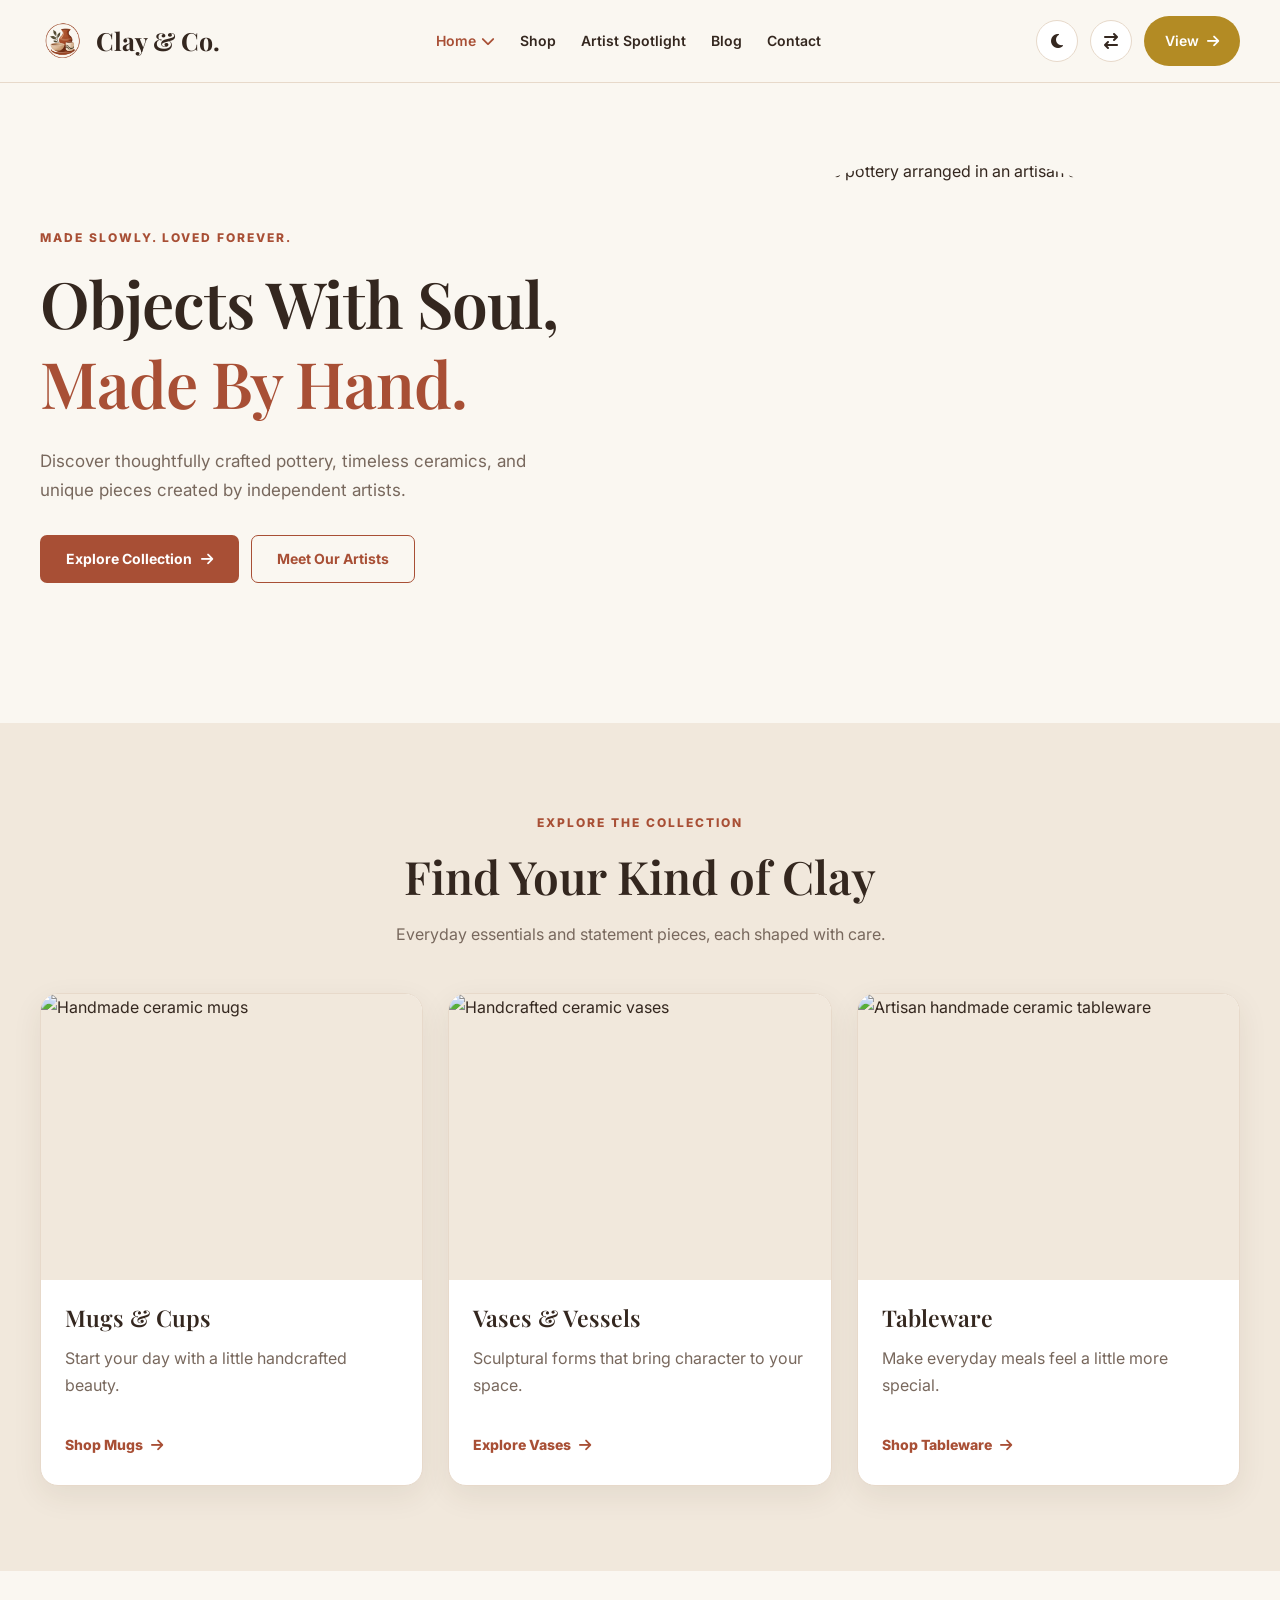
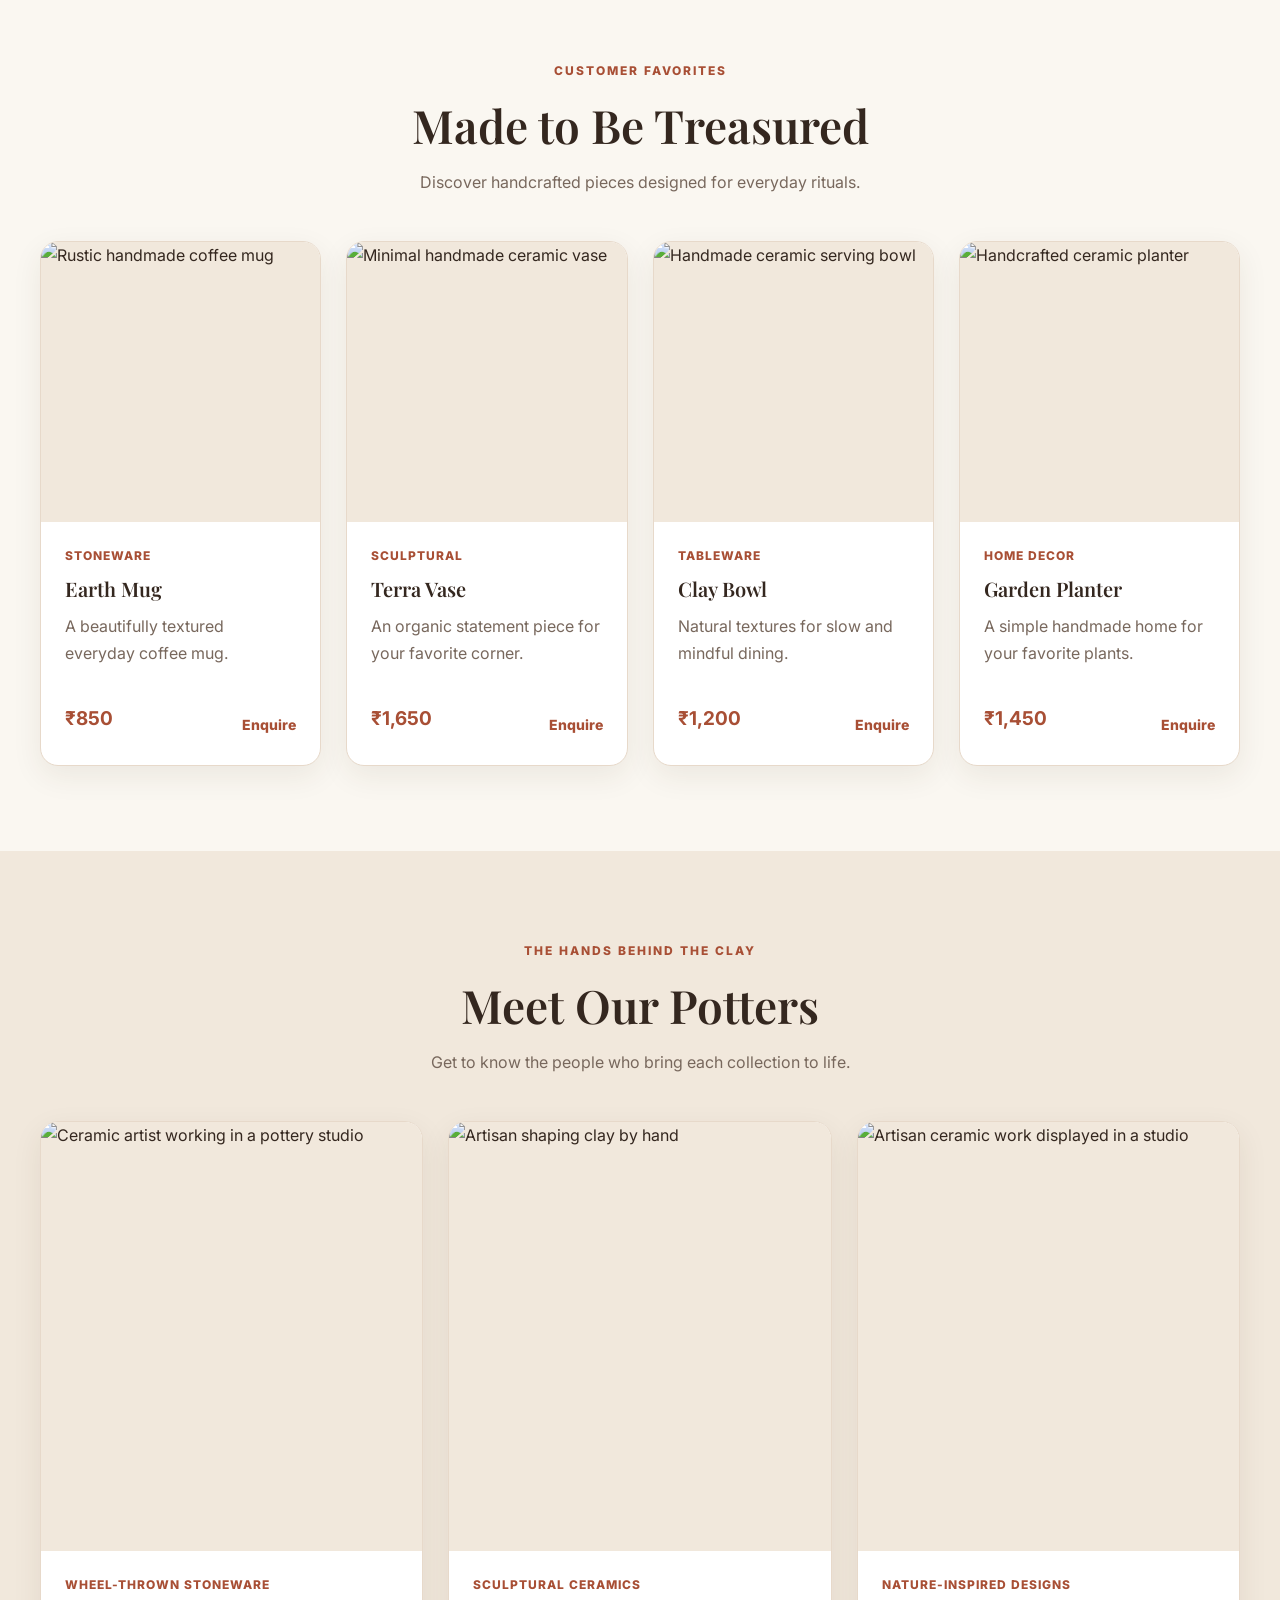
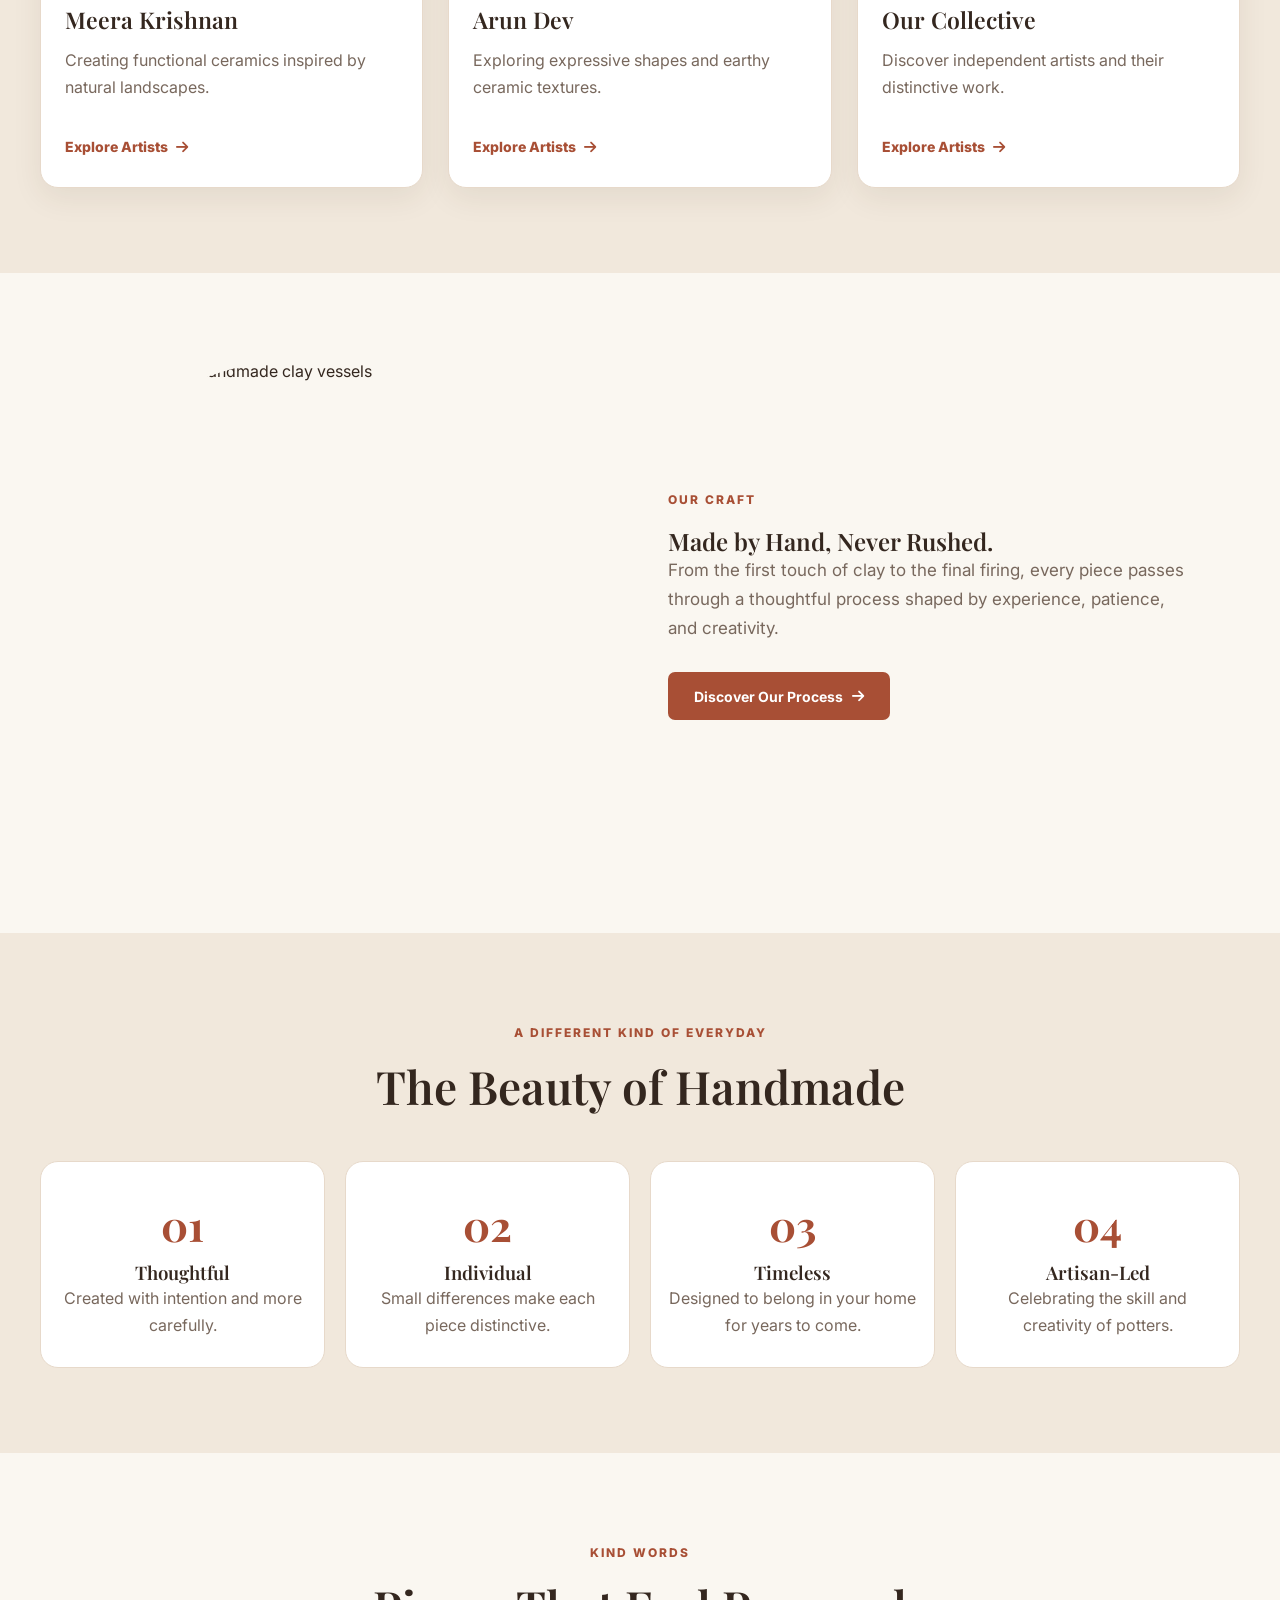
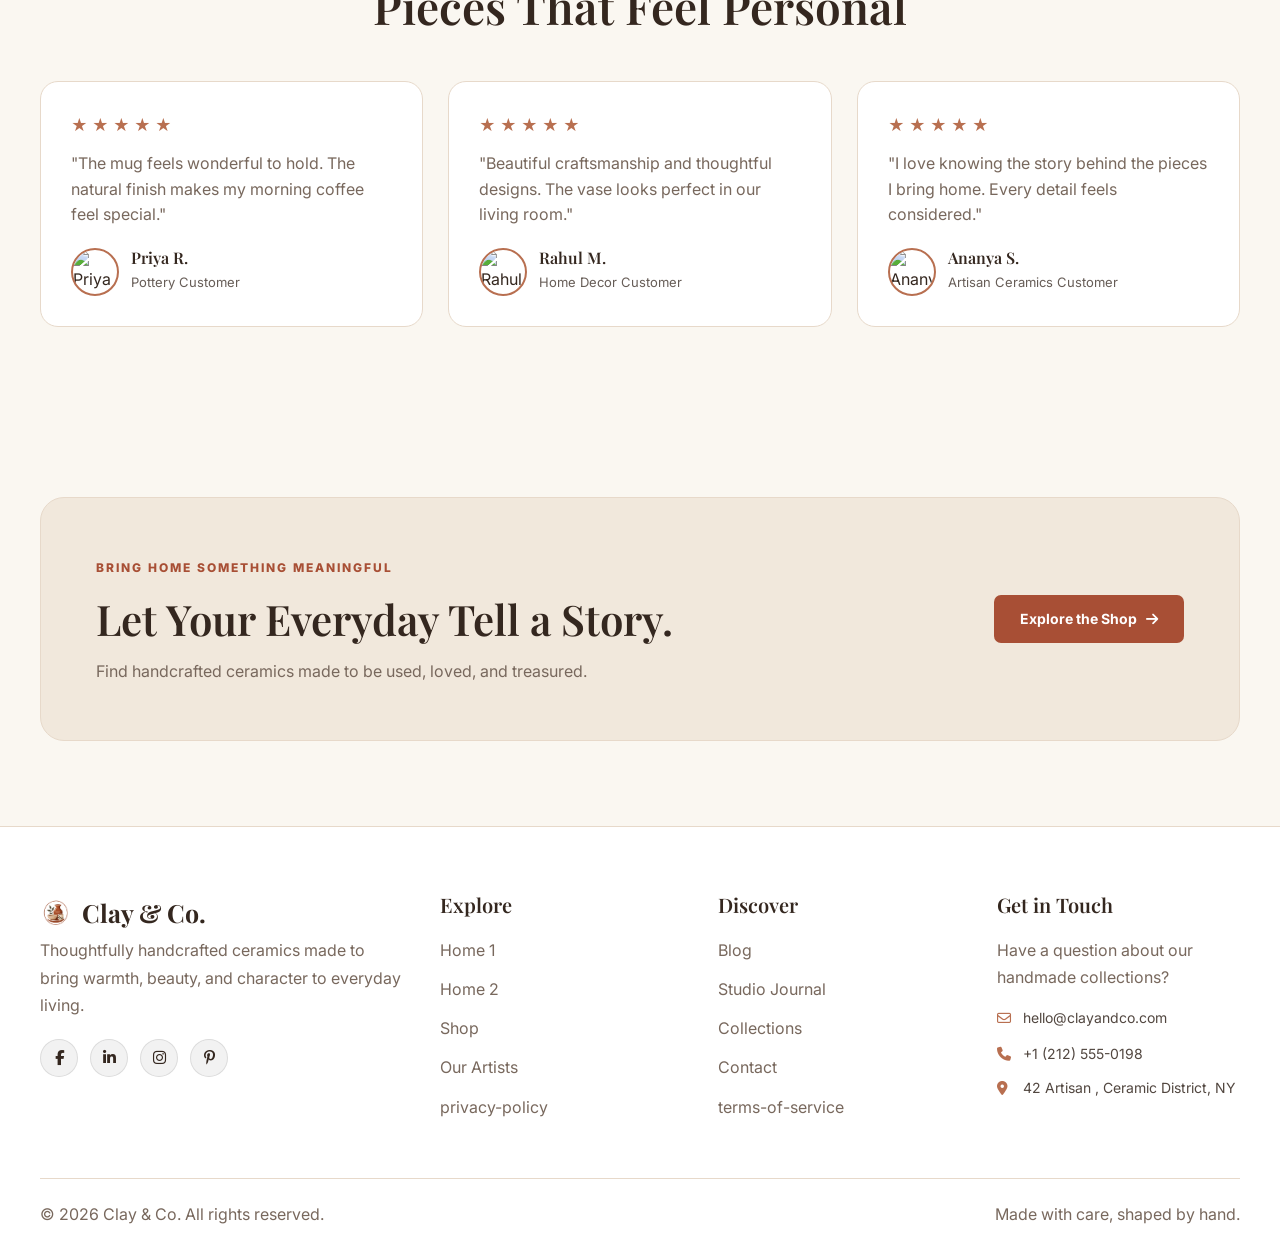
==== commit f51bf9df: "Update website" ====
--- a/index.html
+++ b/index.html
@@ -25,7 +25,7 @@
         rel="stylesheet"
         href="https://cdnjs.cloudflare.com/ajax/libs/font-awesome/6.5.1/css/all.min.css"
     >
-
+<link rel="icon" type="image/png" href="assets/images/logo.png">
     <!-- Common CSS -->
 
     <link rel="stylesheet" href="common.css">
@@ -117,50 +117,51 @@
 
             <!-- ACTION BUTTONS -->
 
-            <div class="nav-actions">
-
-                <button
-                    type="button"
-                    class="icon-button"
-                    id="themeToggle"
-                    aria-label="Switch to dark mode"
-                    title="Toggle dark mode"
-                >
-
-                    <i class="fa-solid fa-moon"></i>
-
-                </button>
-
-
-                <button
-                    type="button"
-                    class="icon-button"
-                    id="directionToggle"
-                    aria-label="Switch to right-to-left layout"
-                    title="Toggle RTL"
-                >
-
-                    <i
-                        class="fa-solid fa-arrow-right-arrow-left"
-                    ></i>
-
-                </button>
-
-
-                <button
-                    type="button"
-                    class="icon-button menu-toggle"
-                    id="menuToggle"
-                    aria-label="Open navigation menu"
-                    aria-expanded="false"
-                    aria-controls="navMenu"
-                >
-
-                    <i class="fa-solid fa-bars"></i>
-
-                </button>
-
-            </div>
+
+<div class="nav-actions">
+
+    <!-- Dark Mode Toggle -->
+    <button
+        type="button"
+        class="icon-button"
+        id="themeToggle"
+        aria-label="Switch to dark mode"
+        title="Toggle dark mode"
+    >
+        <i class="fa-solid fa-moon"></i>
+    </button>
+
+    <!-- RTL Toggle -->
+    <button
+        type="button"
+        class="icon-button"
+        id="directionToggle"
+        aria-label="Switch to right-to-left layout"
+        title="Toggle RTL"
+    >
+        <i class="fa-solid fa-arrow-right-arrow-left"></i>
+    </button>
+
+    <!-- Primary CTA replaces hamburger button -->
+    <a href="contact.html" class="nav-cta">
+       View
+        <i class="fa-solid fa-arrow-right"></i>
+    </a>
+ <!-- Hamburger Menu -->
+          <button
+            type="button"
+            class="icon-button menu-toggle"
+            id="menuToggle"
+            aria-label="Open navigation menu"
+            aria-expanded="false"
+            aria-controls="navMenu"
+          >
+            <i class="fa-solid fa-bars"></i>
+          </button>
+</div>
+
+
+
 
         </div>
 
@@ -398,7 +399,7 @@
                 <div class="card-image">
 
                     <img
-                        src="https://images.pexels.com/photos/38276153/pexels-photo-38276153.jpeg"
+                        src="https://images.pexels.com/photos/12544793/pexels-photo-12544793.jpeg"
                         alt="Rustic handmade coffee mug"
                         loading="lazy"
                     >
@@ -1058,6 +1059,9 @@
                     <li>
                         <a href="artist-spotlight.html">Our Artists</a>
                     </li>
+                      <li>
+                        <a href="contact.html">privacy-policy</a>
+                    </li>
                 </ul>
             </div>
 
@@ -1077,6 +1081,10 @@
                     <li>
                         <a href="contact.html">Contact</a>
                     </li>
+                    <li>
+                        <a href="contact.html">terms-of-service</a>
+                    </li>
+                  
                 </ul>
             </div>
 
--- a/common.css
+++ b/common.css
@@ -1479,4 +1479,311 @@
   color: #ffffff;
   border-color: #b86f50;
   transform: translateY(-3px);
-}+}
+
+.nav-actions {
+    display: flex;
+    align-items: center;
+    justify-content: flex-end;
+    gap: 12px;
+    flex-shrink: 0;
+}
+
+.nav-cta {
+    display: inline-flex;
+    align-items: center;
+    justify-content: center;
+    gap: 8px;
+    padding: 12px 20px;
+    background: var(--gold-primary, #b38b24);
+    color: #fff;
+    border: 1px solid transparent;
+    border-radius: 30px;
+    text-decoration: none;
+    font-size: 14px;
+    font-weight: 600;
+    white-space: nowrap;
+    transition: all 0.3s ease;
+}
+
+.nav-cta:hover {
+    background: #96721c;
+    color: #fff;
+    transform: translateY(-2px);
+}
+
+.nav-actions .icon-button {
+    flex-shrink: 0;
+}
+
+/* Tablet */
+@media (max-width: 768px) {
+    .nav-actions {
+        gap: 8px;
+    }
+
+    .nav-cta {
+        padding: 10px 14px;
+        font-size: 12px;
+    }
+}
+
+/* Small mobile */
+@media (max-width: 480px) {
+    .nav-actions {
+        gap: 5px;
+    }
+
+    .nav-cta {
+        padding: 9px 11px;
+        font-size: 11px;
+        gap: 5px;
+    }
+
+    .nav-cta i {
+        font-size: 10px;
+    }
+}
+
+/* Mobile navbar fix - 360px */
+@media screen and (max-width: 380px) {
+
+    .navbar {
+        padding: 0;
+    }
+
+    .navbar .container,
+    .navbar .container-fluid {
+        width: 100%;
+        max-width: 100%;
+        padding-left: 12px;
+        padding-right: 12px;
+    }
+
+    .nav-actions {
+        display: flex;
+        align-items: center;
+        justify-content: flex-end;
+        gap: 5px;
+        flex-shrink: 0;
+        margin-left: auto;
+    }
+
+    .nav-cta {
+        display: inline-flex;
+        align-items: center;
+        justify-content: center;
+        gap: 4px;
+        padding: 9px 11px;
+        font-size: 11px;
+        line-height: 1;
+        white-space: nowrap;
+        border-radius: 25px;
+    }
+
+    .nav-cta i {
+        font-size: 10px;
+    }
+
+    .nav-actions .icon-button {
+        width: 36px;
+        height: 36px;
+        min-width: 36px;
+        padding: 0;
+        flex-shrink: 0;
+    }
+
+    /* Keep logo and actions on the same row */
+    .navbar .container,
+    .navbar .container-fluid {
+        display: flex;
+        align-items: center;
+        justify-content: space-between;
+        flex-wrap: nowrap;
+    }
+
+    .navbar-brand {
+        margin-right: 5px;
+        flex-shrink: 1;
+        min-width: 0;
+    }
+
+    .navbar-brand img {
+        max-width: 32px;
+        height: auto;
+    }
+
+    .navbar-brand span {
+        font-size: 20px;
+        white-space: nowrap;
+    }
+}
+
+@media (max-width: 380px) {
+
+    /* Keep the entire navbar on one line */
+    .navbar .container,
+    .navbar .container-fluid {
+        display: flex !important;
+        flex-direction: row !important;
+        flex-wrap: nowrap !important;
+        align-items: center !important;
+        justify-content: space-between !important;
+        padding: 10px 8px !important;
+        gap: 5px !important;
+        width: 100% !important;
+        box-sizing: border-box;
+    }
+
+    /* Logo */
+    .navbar-brand {
+        display: flex !important;
+        align-items: center !important;
+        gap: 5px !important;
+        margin: 0 !important;
+        flex: 0 1 auto !important;
+        min-width: 0 !important;
+        white-space: nowrap;
+    }
+
+    .navbar-brand img {
+        width: 27px !important;
+        height: 27px !important;
+        object-fit: contain;
+        flex-shrink: 0;
+    }
+
+    .navbar-brand span {
+        font-size: 17px !important;
+        white-space: nowrap;
+    }
+
+    /* Right-side controls */
+    .nav-actions {
+        display: flex !important;
+        align-items: center !important;
+        justify-content: flex-end !important;
+        flex-direction: row !important;
+        flex-wrap: nowrap !important;
+        gap: 4px !important;
+        margin-left: auto !important;
+        flex: 0 0 auto !important;
+    }
+
+    /* Dark mode and RTL buttons */
+    .nav-actions .icon-button {
+        width: 34px !important;
+        height: 34px !important;
+        min-width: 34px !important;
+        padding: 0 !important;
+        flex-shrink: 0 !important;
+    }
+
+    /* Compact Get in Touch button */
+    .nav-actions .nav-cta {
+        display: inline-flex !important;
+        align-items: center !important;
+        justify-content: center !important;
+        gap: 3px !important;
+        padding: 9px 8px !important;
+        font-size: 10px !important;
+        line-height: 1 !important;
+        letter-spacing: -0.2px;
+        white-space: nowrap !important;
+        flex-shrink: 0 !important;
+        margin: 0 !important;
+    }
+
+    .nav-actions .nav-cta i {
+        font-size: 10px !important;
+    }
+}
+
+/* Navbar actions - 360px mobile view */
+@media screen and (max-width: 360px) {
+
+    .nav-actions {
+        display: flex;
+        flex-direction: row;
+        align-items: center;
+        justify-content: flex-end;
+        flex-wrap: nowrap;
+        gap: 4px;
+        margin-left: auto;
+        flex-shrink: 0;
+    }
+
+    /* Dark mode and RTL buttons */
+    .nav-actions .icon-button {
+        width: 30px;
+        height: 30px;
+        min-width: 30px;
+        padding: 0;
+        display: inline-flex;
+        align-items: center;
+        justify-content: center;
+        flex-shrink: 0;
+        font-size: 12px;
+    }
+
+    /* Get in Touch CTA */
+    .nav-actions .nav-cta {
+        display: inline-flex;
+        align-items: center;
+        justify-content: center;
+        gap: 3px;
+        padding: 9px 7px;
+        font-size: 10px;
+        line-height: 1;
+        white-space: nowrap;
+        flex-shrink: 0;
+        margin: 0;
+        border-radius: 25px;
+    }
+
+    .nav-actions .nav-cta i {
+        font-size: 10px;
+    }
+}
+
+@media screen and (max-width: 380px) {
+
+    .nav-actions {
+        display: flex;
+        align-items: center;
+        justify-content: flex-end;
+        flex-wrap: nowrap;
+        gap: 4px;
+        flex-shrink: 0;
+    }
+
+    .nav-actions .icon-button {
+        width: 30px;
+        height: 30px;
+        min-width: 30px;
+        padding: 0;
+        display: inline-flex;
+        align-items: center;
+        justify-content: center;
+        flex-shrink: 0;
+    }
+
+    .nav-actions .nav-cta {
+        padding: 8px 9px;
+        font-size: 11px;
+        gap: 4px;
+        white-space: nowrap;
+        flex-shrink: 0;
+    }
+
+    .nav-actions .nav-cta i {
+        font-size: 10px;
+    }
+
+    .nav-actions .menu-toggle {
+        display: inline-flex;
+    }
+}
+
+
+
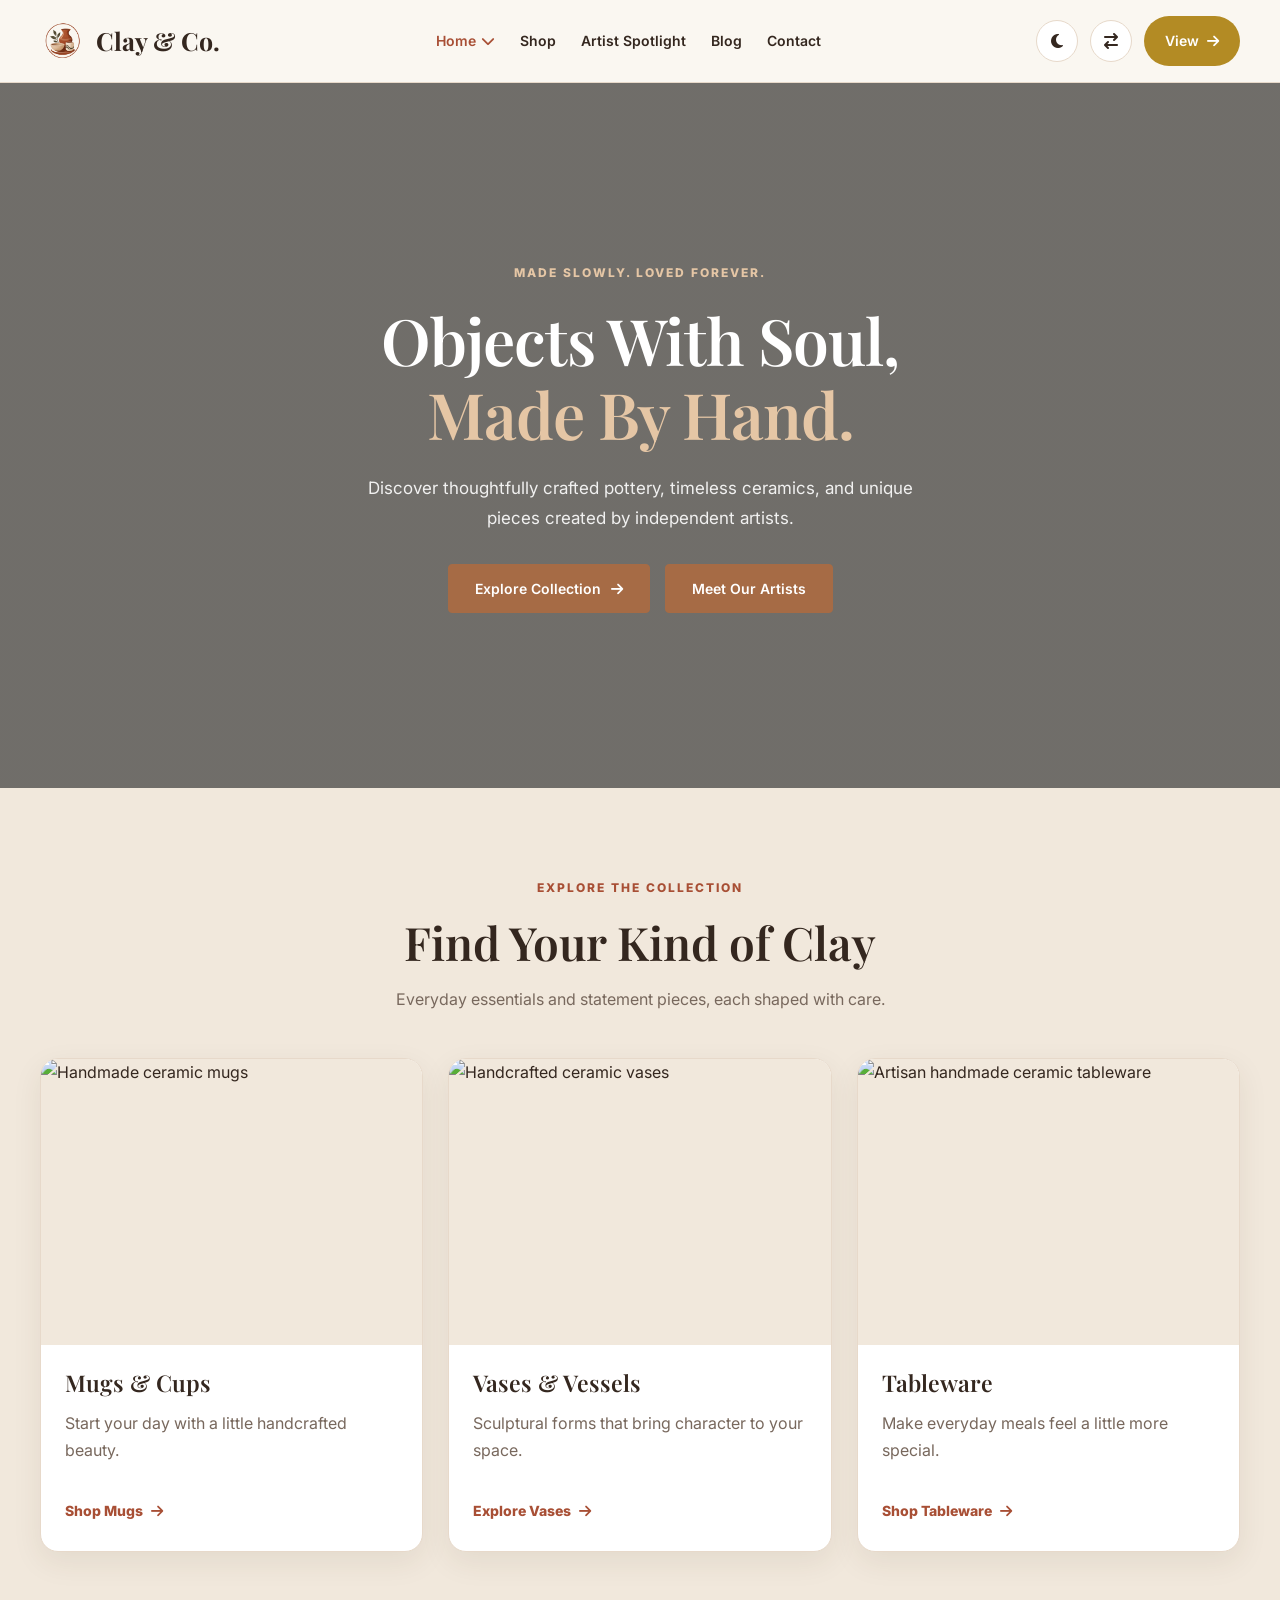
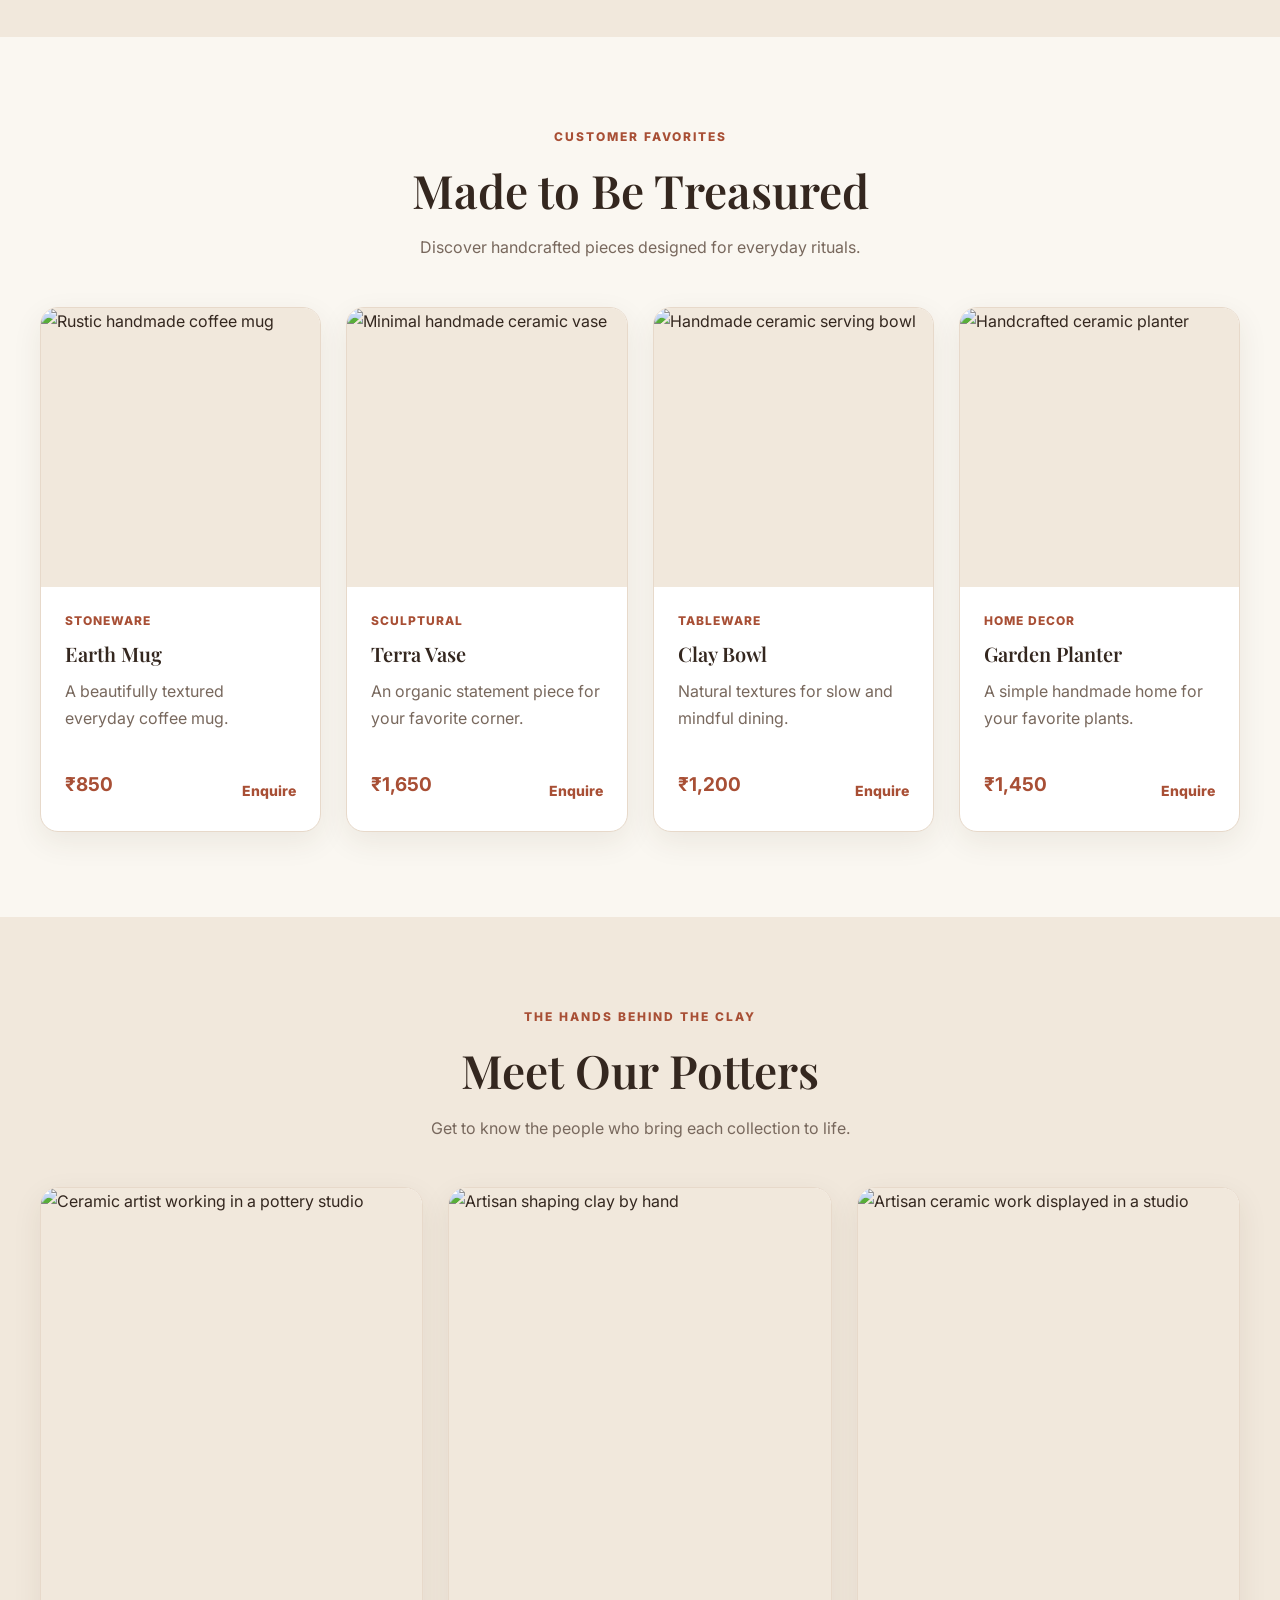
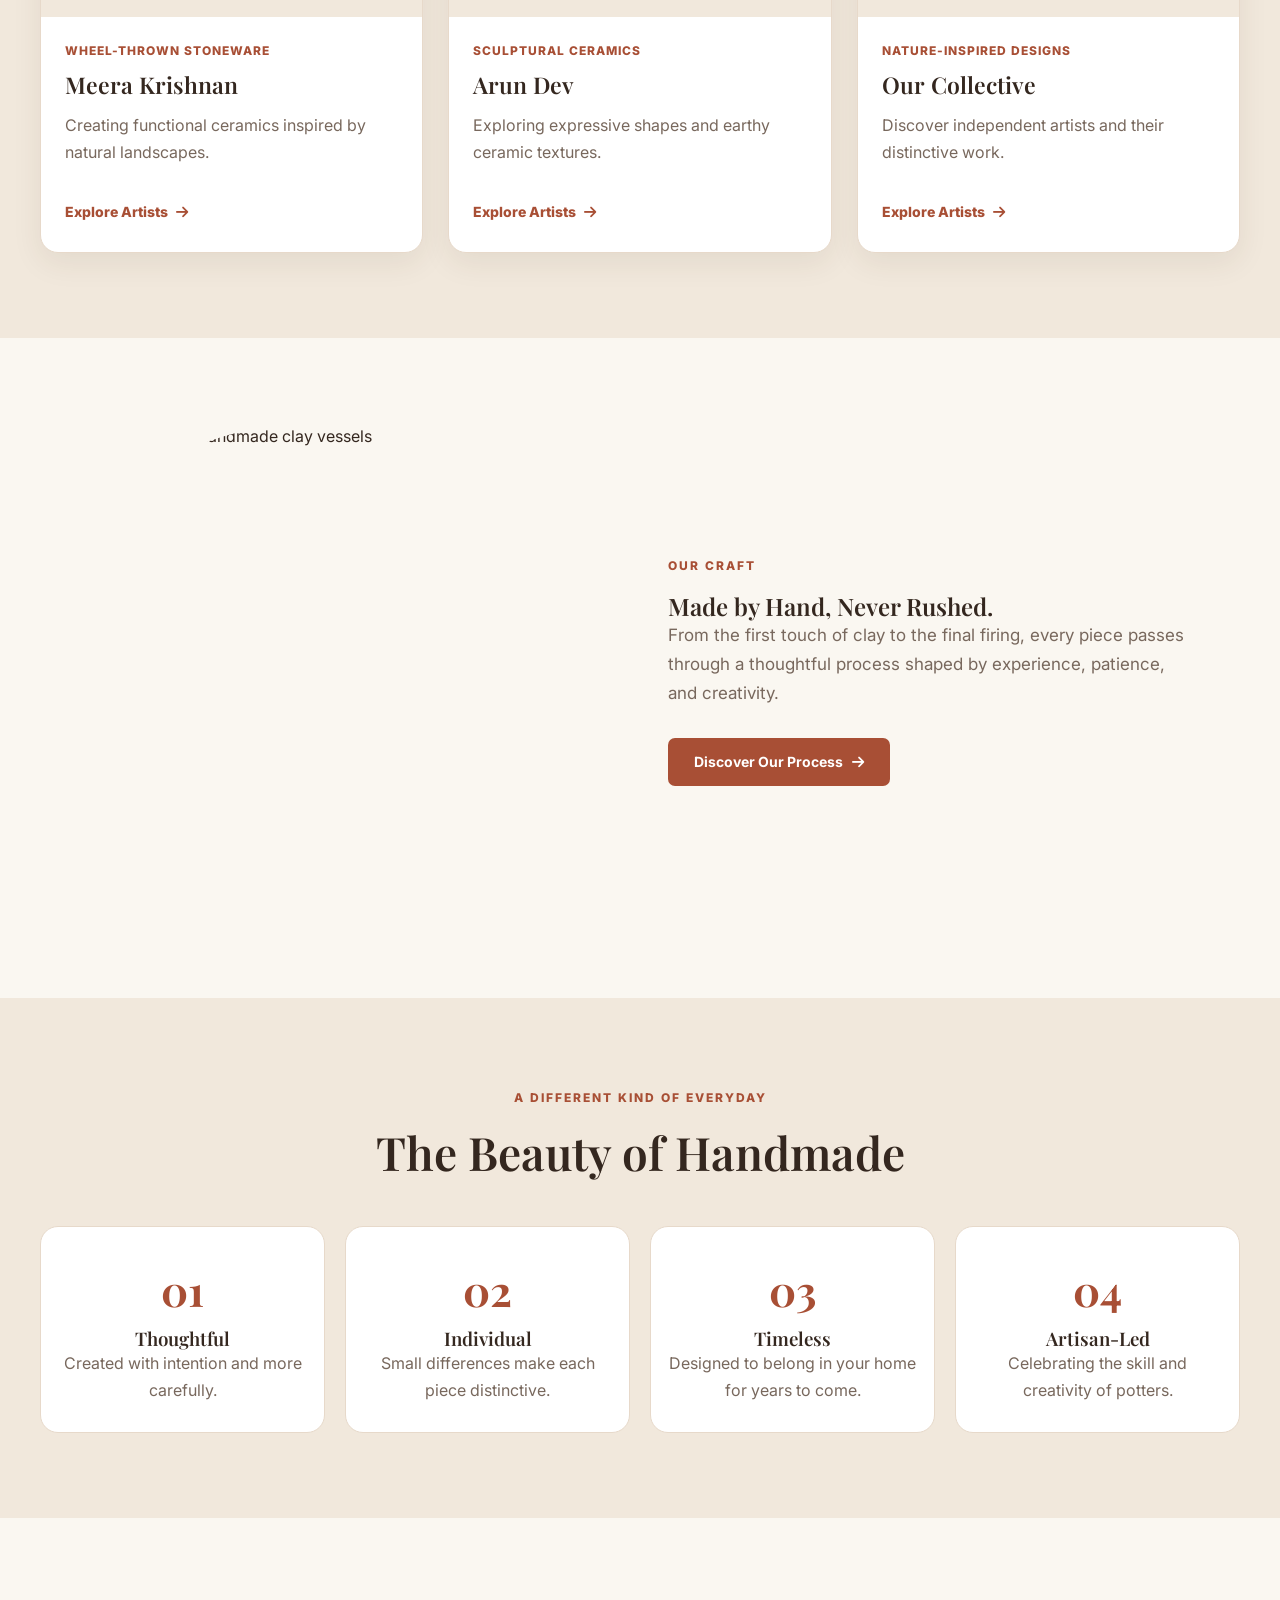
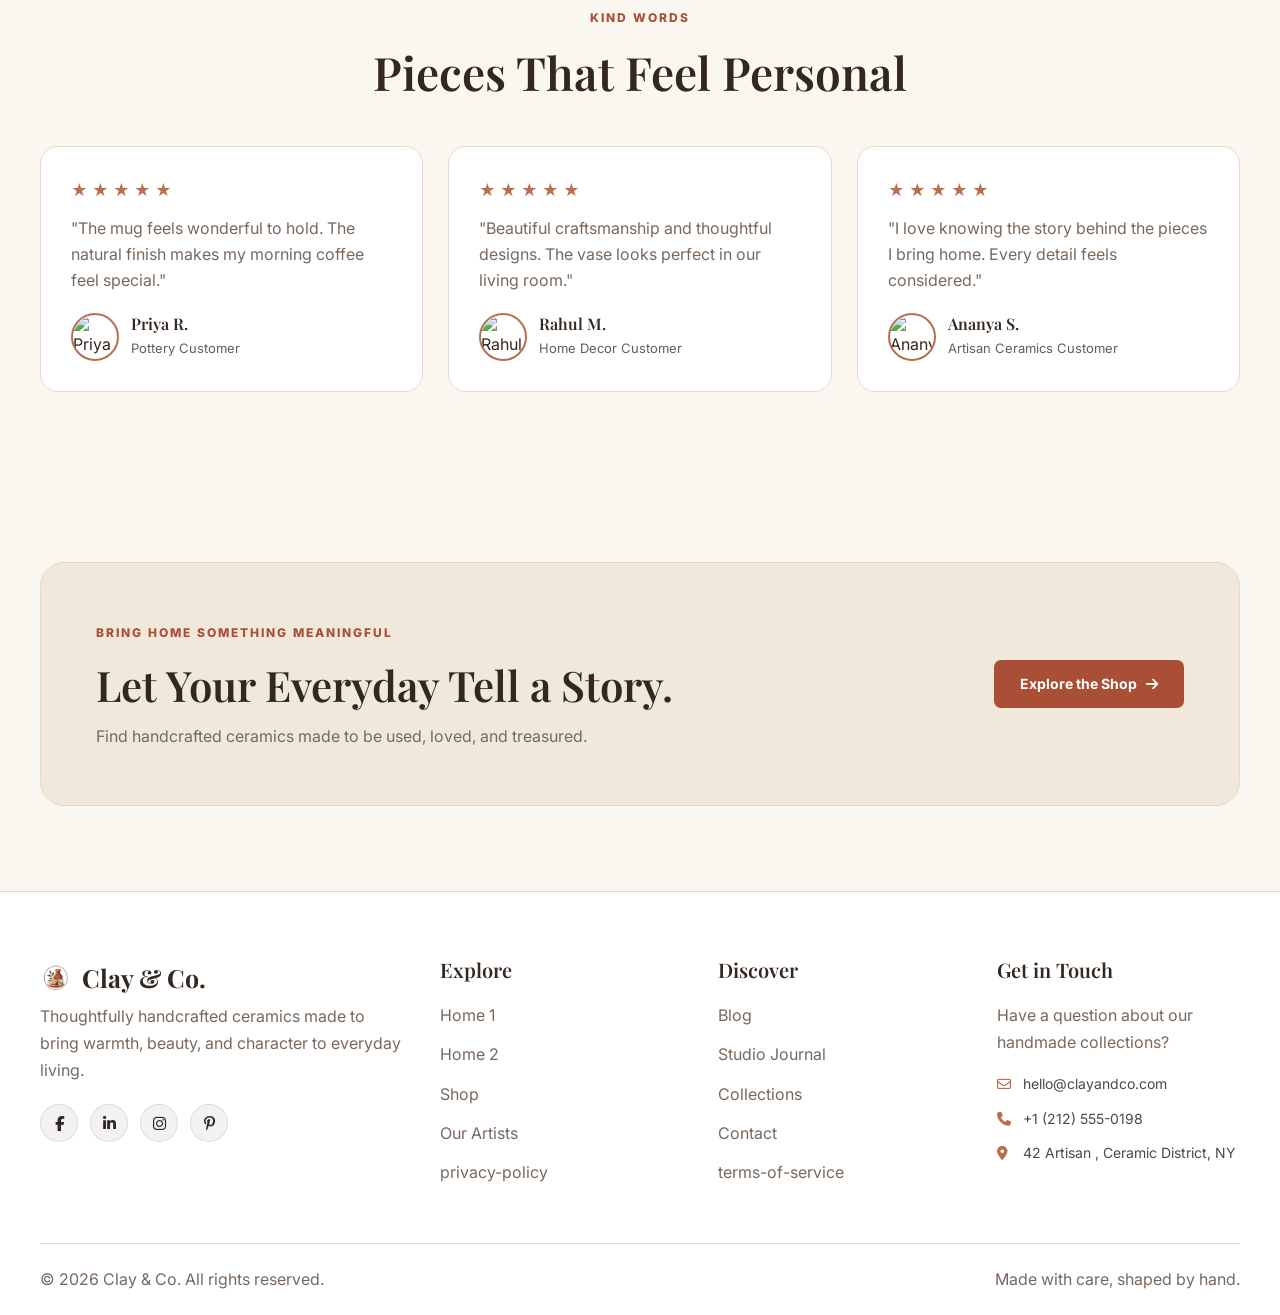
==== commit 8c78b397: "Updated website" ====
--- a/index.html
+++ b/index.html
@@ -168,64 +168,125 @@
     </header>
     <!-- ================= SECTION 1: HERO ================= -->
 
-<section class="hero">
-
-    <div class="container-custom hero-grid">
-
-        <div class="hero-content" data-animate>
-
-            <span class="eyebrow">
+<section class="hero"
+    style="
+        position: relative;
+        width: 100%;
+        min-height: 650px;
+        display: flex;
+        align-items: center;
+        justify-content: center;
+        text-align: center;
+        background:
+            linear-gradient(rgba(20,18,15,0.60), rgba(20,18,15,0.60)),
+            url('https://images.pexels.com/photos/12140436/pexels-photo-12140436.jpeg');
+        background-size: cover;
+        background-position: center;
+        background-repeat: no-repeat;
+        overflow: hidden;
+    ">
+
+    <div class="container-custom"
+        style="
+            position: relative;
+            z-index: 2;
+            width: 100%;
+            padding: 100px 20px;
+        ">
+
+        <div class="hero-content"
+            data-animate
+            style="
+                max-width: 750px;
+                margin: 0 auto;
+                color: #ffffff;
+                text-align: center;
+            ">
+
+            <span class="eyebrow"
+                style="
+                    display: inline-block;
+                    color: #e5c6a5;
+                    margin-bottom: 20px;
+                    letter-spacing: 2px;
+                ">
                 Made Slowly. Loved Forever.
             </span>
 
-            <h1>
-
+            <h1 style="
+                color: #ffffff;
+                font-size: clamp(38px, 5vw, 65px);
+                line-height: 1.15;
+                margin-bottom: 22px;
+            ">
                 Objects With Soul,
-
-                <span>Made By Hand.</span>
-
+                <span style="
+                    display: block;
+                    color: #e5c6a5;
+                ">
+                    Made By Hand.
+                </span>
             </h1>
 
-            <p>
-
+            <p style="
+                color: rgba(255,255,255,0.9);
+                font-size: 17px;
+                line-height: 1.8;
+                max-width: 550px;
+                margin: 0 auto 30px;
+            ">
                 Discover thoughtfully crafted pottery,
                 timeless ceramics, and unique pieces
                 created by independent artists.
-
             </p>
 
-            <div class="hero-actions">
-
-                <a href="shop.html" class="btn-custom">
-
+            <div class="hero-actions"
+                style="
+                    display: flex;
+                    align-items: center;
+                    justify-content: center;
+                    flex-wrap: wrap;
+                    gap: 15px;
+                ">
+
+                <a href="shop.html"
+                    class="btn-custom"
+                    style="
+                        display: inline-flex;
+                        align-items: center;
+                        justify-content: center;
+                        gap: 10px;
+                        background: #a66b45;
+                        color: #ffffff;
+                        padding: 14px 26px;
+                        border: 1px solid #a66b45;
+                        border-radius: 4px;
+                        text-decoration: none;
+                        font-weight: 600;
+                    ">
                     Explore Collection
-
                     <i class="fa-solid fa-arrow-right"></i>
-
                 </a>
 
-                <a
-                    href="artist-spotlight.html"
-                    class="btn-custom btn-outline-custom"
-                >
-
+                <a href="artist-spotlight.html"
+                    class="btn-custom"
+                    style="
+                        display: inline-flex;
+                        align-items: center;
+                        justify-content: center;
+                        background: #a66b45;
+                        color: #ffffff;
+                        padding: 14px 26px;
+                        border: 1px solid #a66b45;
+                        border-radius: 4px;
+                        text-decoration: none;
+                        font-weight: 600;
+                    ">
                     Meet Our Artists
-
                 </a>
 
             </div>
 
-        </div>
-
-
-        <div class="hero-image" data-animate>
-
-            <img
-                src="https://images.pexels.com/photos/33878963/pexels-photo-33878963.jpeg"
-                alt="Handcrafted ceramic pottery arranged in an artisan studio"
-            >
-
-            
         </div>
 
     </div>
